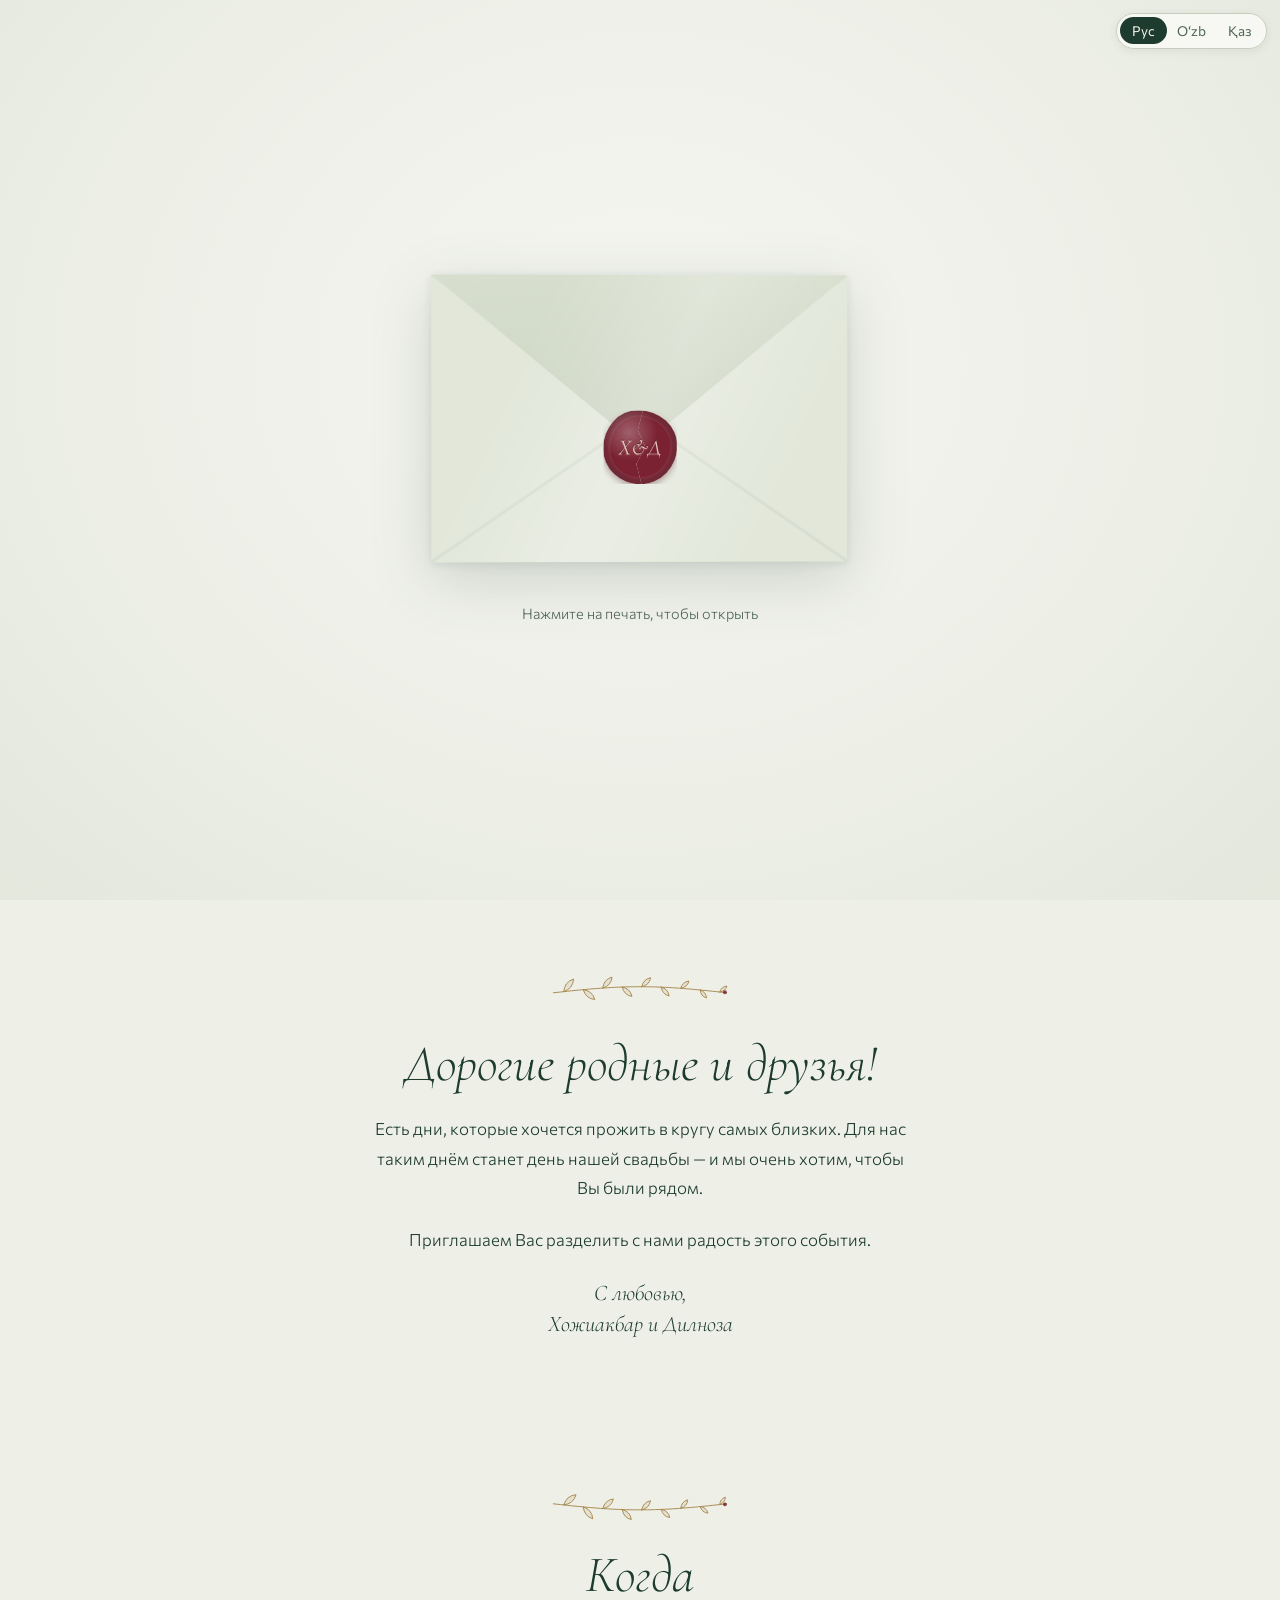
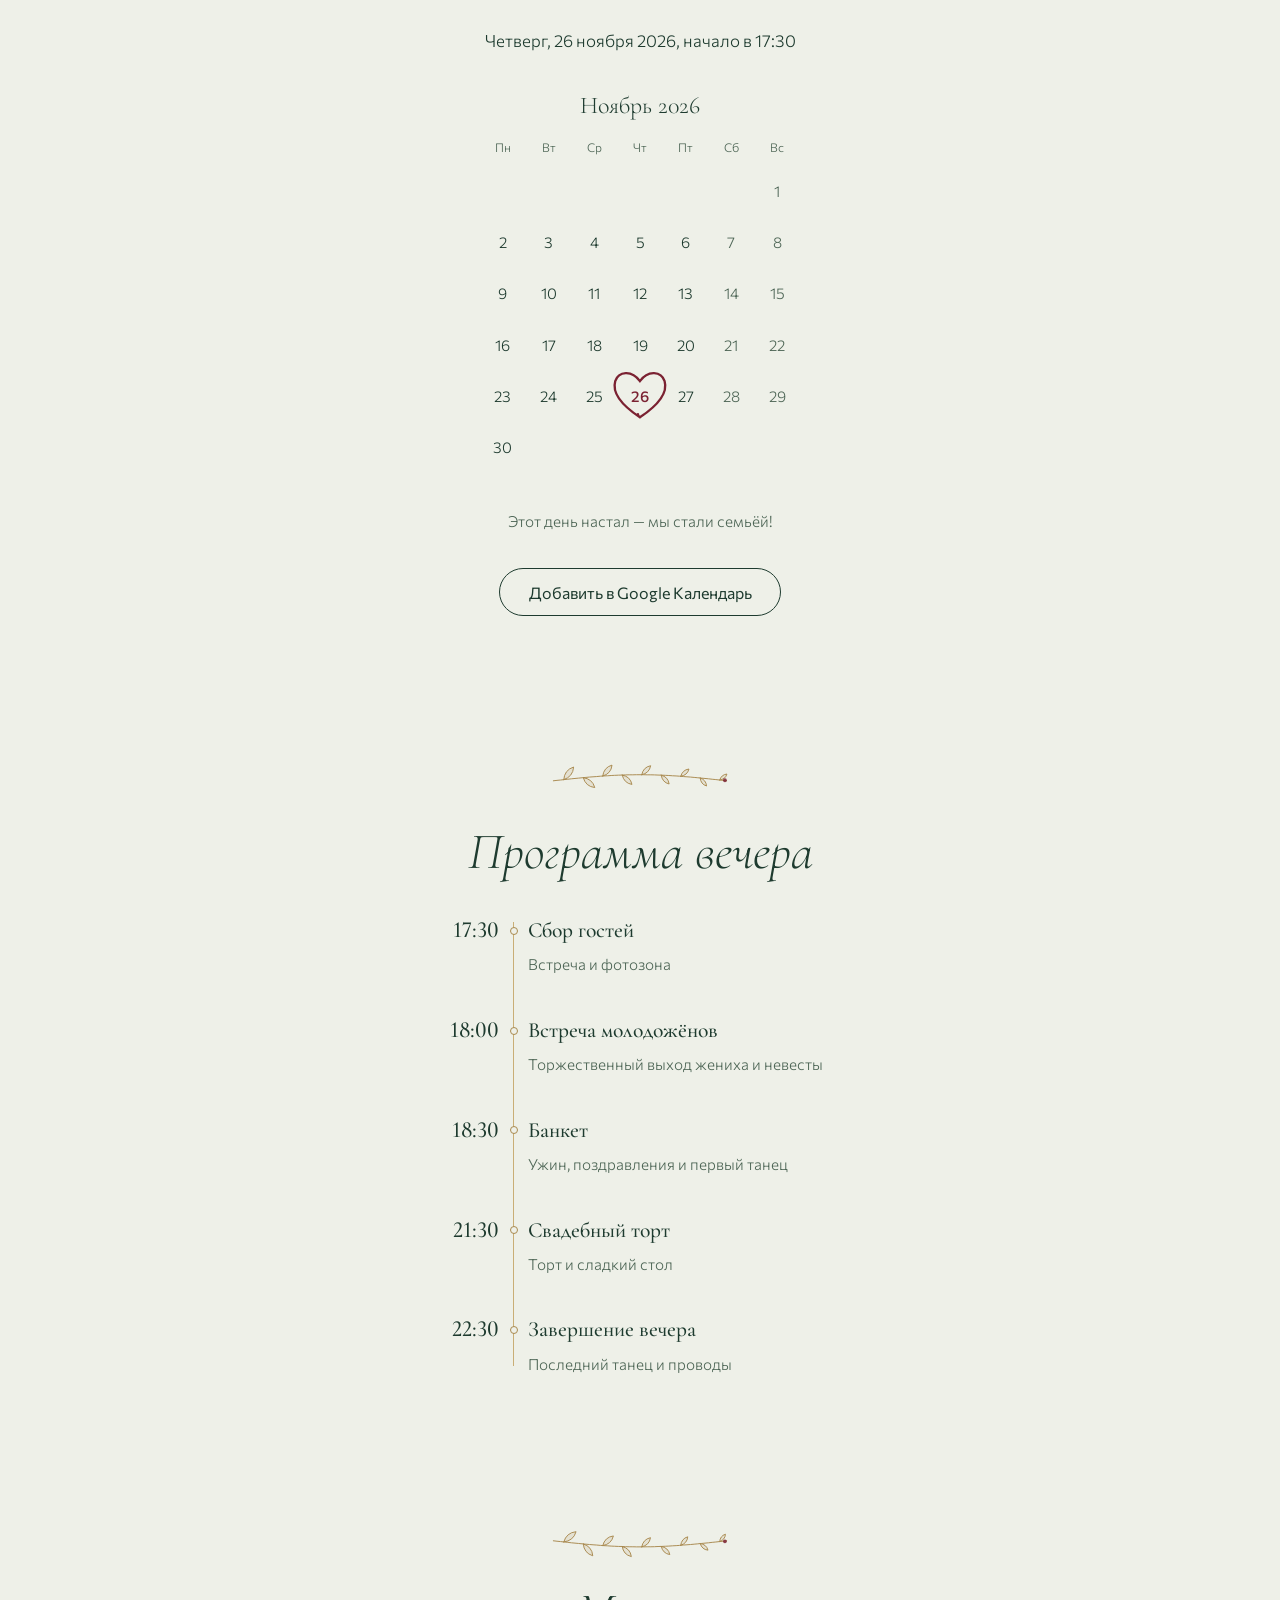
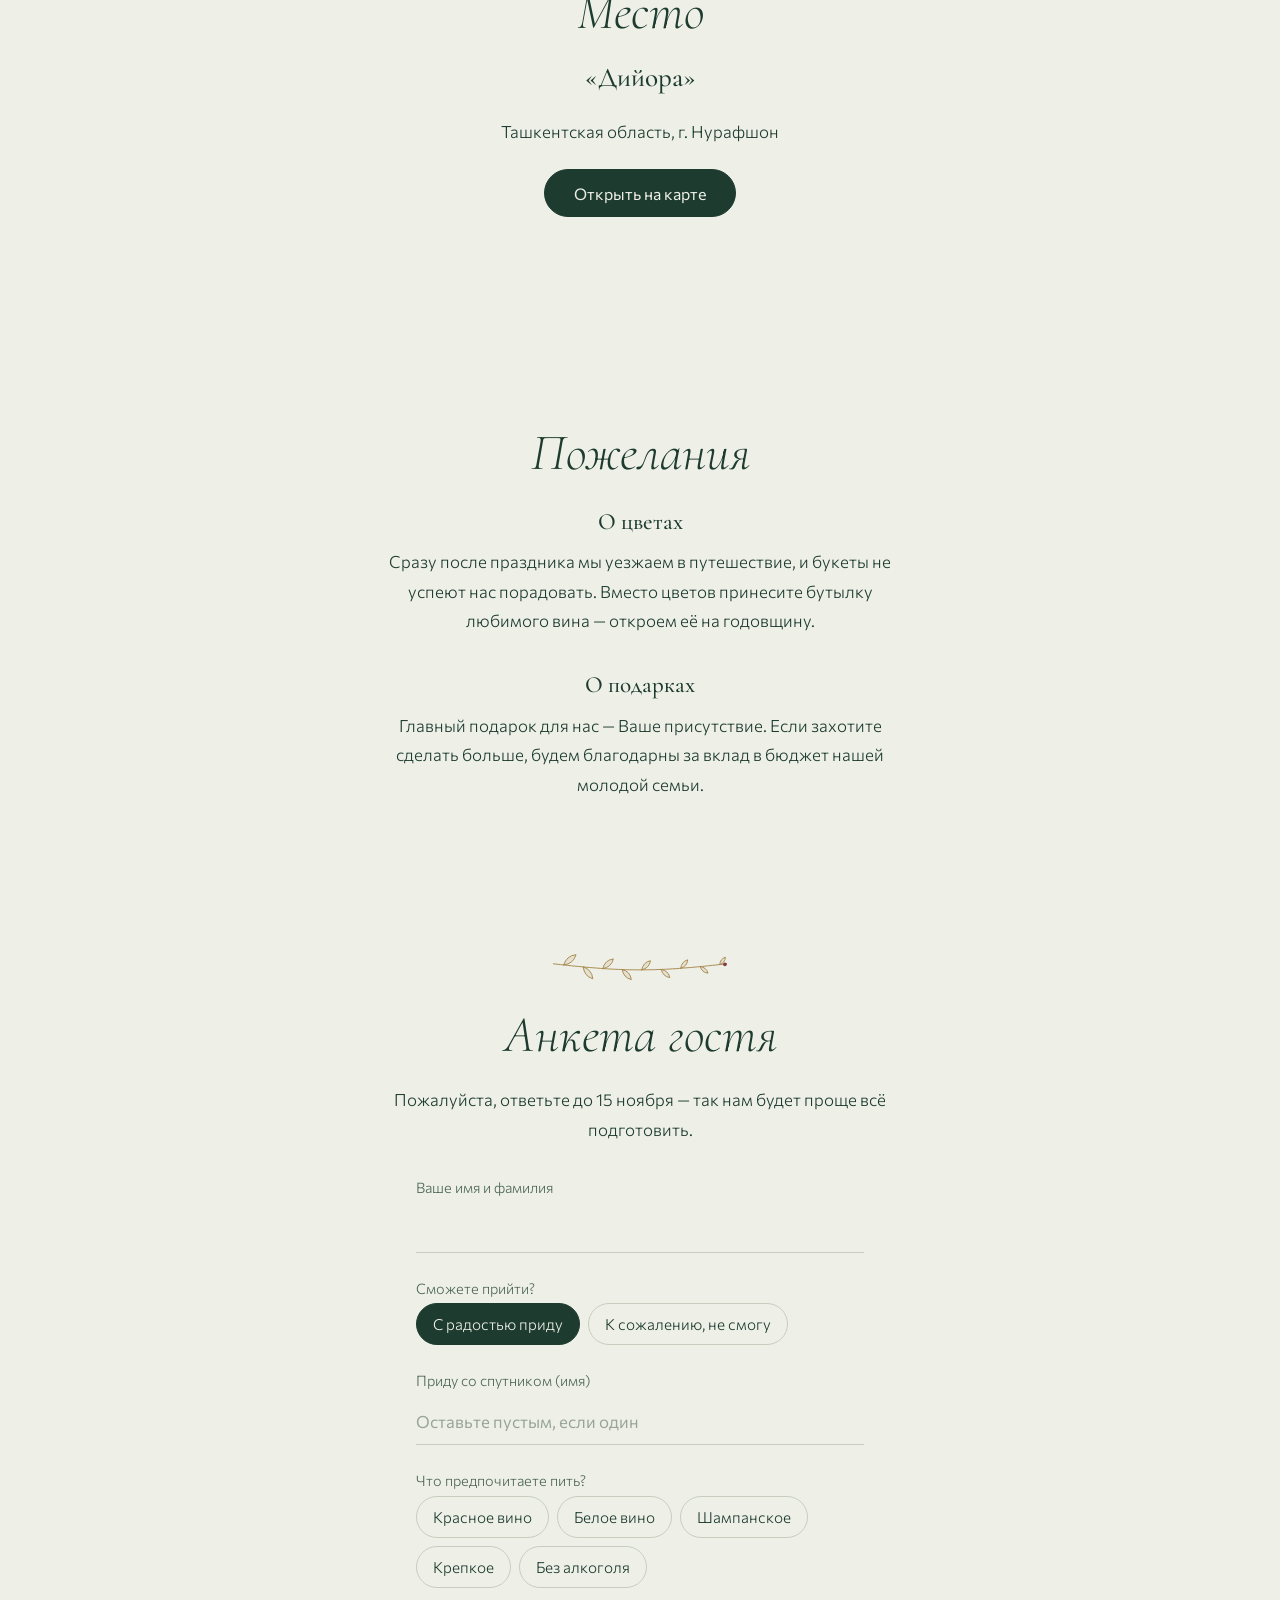
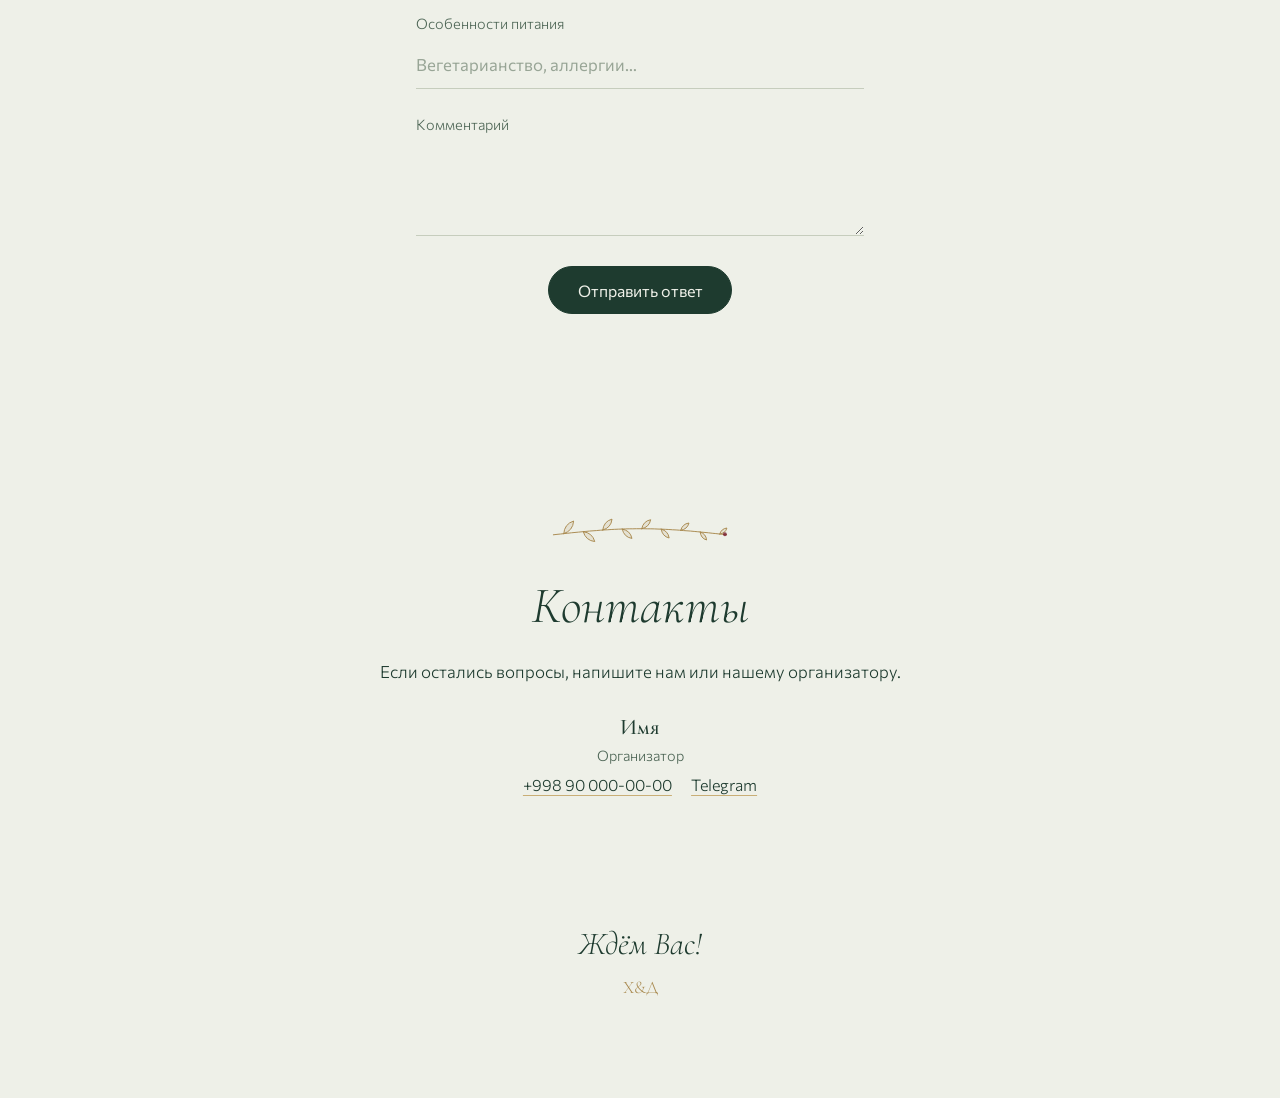
==== index.html @ 22fb1b88 "Свадебное приглашение Хожиакбара и Дилнозы Сайт на трёх языках (ru, uz, kk): конверт с печатью, музы" ====
<!doctype html>
<html lang="ru">
<head>
  <meta charset="utf-8">
  <meta name="viewport" content="width=device-width, initial-scale=1, viewport-fit=cover">
  <title>Хожиакбар и Дилноза — приглашение на свадьбу</title>
  <meta name="description" content="Хожиакбар и Дилноза приглашают Вас на свадьбу 26 ноября 2026">
  <meta name="theme-color" content="#EEF0E8">
  <meta property="og:title" content="Хожиакбар и Дилноза — приглашение на свадьбу">
  <meta property="og:description" content="26 ноября 2026, Нурафшон. Xojiakbar va Dilnoza — toʻyga taklifnoma">
  <link rel="preconnect" href="https://fonts.googleapis.com">
  <link rel="preconnect" href="https://fonts.gstatic.com" crossorigin>
  <link href="https://fonts.googleapis.com/css2?family=Cormorant+Garamond:ital,wght@0,300;0,400;0,500;0,600;1,300;1,400;1,500&family=Commissioner:wght@300;400;500&display=swap" rel="stylesheet">
  <link rel="stylesheet" href="css/style.css">
</head>
<body class="is-locked">

  <!-- Переключатель языка -->
  <nav class="lang" id="lang" data-i18n-aria="langSwitch"></nav>

  <!-- Конверт -->
  <div class="intro" id="intro">
    <div class="envelope" id="envelope">
      <div class="env-back"></div>
      <div class="env-letter">
        <p class="env-letter__small" data-i18n="envSmall"></p>
        <p class="env-letter__names"><span data-bind="groom"></span><br><span class="amp">&amp;</span><br><span data-bind="bride"></span></p>
      </div>
      <div class="env-front"></div>
      <div class="env-flap"></div>
      <div class="env-sheen"></div>
      <button class="seal" id="seal" type="button" data-i18n-aria="sealOpen">
        <span class="seal__half seal__half--l"><span class="seal__wax"></span><span class="seal__mono" data-bind="initials"></span></span>
        <span class="seal__half seal__half--r"><span class="seal__wax"></span><span class="seal__mono" data-bind="initials"></span></span>
      </button>
    </div>
    <p class="intro__hint" data-i18n="hint"></p>
  </div>

  <canvas class="petals" id="petals" aria-hidden="true"></canvas>
  <canvas class="sparks" id="sparks" aria-hidden="true"></canvas>

  <!-- Звук: динамик со звуковыми волнами или перечёркнутый -->
  <button class="music" id="music" type="button" aria-pressed="false" hidden>
    <svg class="music__icon" viewBox="0 0 24 24" aria-hidden="true">
      <path class="music__speaker" d="M4 9.5h3.2L12 5.5v13l-4.8-4H4z"/>
      <path class="music__wave music__wave--1" d="M15.2 9.2a4 4 0 0 1 0 5.6"/>
      <path class="music__wave music__wave--2" d="M17.8 6.6a7.6 7.6 0 0 1 0 10.8"/>
      <path class="music__mute" d="M15.5 9.5l5 5m0-5l-5 5"/>
    </svg>
  </button>

  <main>
    <!-- Имена -->
    <header class="hero" id="hero">
      <div class="hero__wreath ink" id="wreath" aria-hidden="true"></div>
      <div class="hero__text">
        <p class="hero__lead" data-i18n="heroLead"></p>
        <h1 class="hero__names">
          <span class="name name--1" data-bind="groom"></span>
          <span class="amp">&amp;</span>
          <span class="name name--2" data-bind="bride"></span>
        </h1>
        <p class="hero__date" data-bind="dateLong"></p>
        <p class="hero__city" data-bind="city"></p>
      </div>
      <a class="hero__scroll" href="#invite" data-i18n-aria="scrollMore"><span></span></a>
    </header>

    <!-- Обращение -->
    <section class="section" id="invite">
      <div class="sprig ink" aria-hidden="true"></div>
      <h2 class="section__title" id="greeting"></h2>
      <p class="prose reveal" data-i18n="invite1"></p>
      <p class="prose reveal" data-i18n="invite2"></p>
      <p class="signature reveal" data-i18n="signature"></p>
    </section>

    <!-- Когда -->
    <section class="section" id="when">
      <div class="sprig ink" aria-hidden="true"></div>
      <h2 class="section__title" data-i18n="whenTitle"></h2>
      <p class="prose reveal" data-i18n="whenLine"></p>

      <div class="calendar reveal" id="calendar">
        <p class="calendar__month" data-bind="monthYear"></p>
        <div class="calendar__grid" id="calendarGrid"></div>
      </div>

      <div class="countdown reveal" id="countdown">
        <p class="countdown__label" id="countdownLabel" data-i18n="countdownLabel"></p>
        <div class="countdown__row">
          <div class="countdown__cell"><span class="countdown__num" data-unit="d"></span><span class="countdown__unit" data-unit-label="d"></span></div>
          <div class="countdown__cell"><span class="countdown__num" data-unit="h"></span><span class="countdown__unit" data-unit-label="h"></span></div>
          <div class="countdown__cell"><span class="countdown__num" data-unit="m"></span><span class="countdown__unit" data-unit-label="m"></span></div>
          <div class="countdown__cell"><span class="countdown__num" data-unit="s"></span><span class="countdown__unit" data-unit-label="s"></span></div>
        </div>
      </div>

      <a class="btn btn--ghost reveal" id="addToCalendar" href="#" target="_blank" rel="noopener" data-i18n="addToCalendar"></a>
    </section>

    <!-- Программа -->
    <section class="section" id="schedule">
      <div class="sprig ink" aria-hidden="true"></div>
      <h2 class="section__title" data-i18n="scheduleTitle"></h2>
      <ol class="timeline" id="timeline"></ol>
    </section>

    <!-- Место -->
    <section class="section" id="place">
      <div class="sprig ink" aria-hidden="true"></div>
      <h2 class="section__title" data-i18n="placeTitle"></h2>
      <p class="venue__name reveal" data-bind="venue.name"></p>
      <p class="prose reveal" data-bind="venue.address"></p>
      <a class="btn reveal" id="mapLink" href="#" target="_blank" rel="noopener" data-i18n="openMap"></a>
    </section>

    <!-- Пожелания -->
    <section class="section" id="wishes">
      <div class="sprig ink" aria-hidden="true"></div>
      <h2 class="section__title" data-i18n="wishesTitle"></h2>
      <div class="wish reveal">
        <h3 class="wish__title" data-i18n="flowersTitle"></h3>
        <p class="prose" data-i18n="flowersText"></p>
      </div>
      <div class="wish reveal">
        <h3 class="wish__title" data-i18n="giftsTitle"></h3>
        <p class="prose" data-i18n="giftsText"></p>
      </div>
    </section>

    <!-- Анкета -->
    <section class="section" id="rsvp">
      <div class="sprig ink" aria-hidden="true"></div>
      <h2 class="section__title" data-i18n="rsvpTitle"></h2>
      <p class="prose reveal" data-i18n="rsvpIntro"></p>

      <div class="rsvp-stage reveal" id="rsvpStage">
        <!-- value у вариантов всегда на русском: так ответы в таблице читаются одинаково на любом языке -->
        <form class="form" id="rsvpForm" novalidate>
          <label class="field">
            <span class="field__label" data-i18n="fieldName"></span>
            <input class="field__input" type="text" name="name" autocomplete="name" required>
            <span class="field__error" id="nameError" data-i18n="nameError" hidden></span>
          </label>

          <fieldset class="field">
            <legend class="field__label" data-i18n="fieldAttend"></legend>
            <div class="choice-row">
              <label class="choice"><input type="radio" name="attend" value="Приду" checked><span data-i18n="attendYes"></span></label>
              <label class="choice"><input type="radio" name="attend" value="Не смогу"><span data-i18n="attendNo"></span></label>
            </div>
          </fieldset>

          <div class="form__extra" id="formExtra">
            <label class="field">
              <span class="field__label" data-i18n="fieldGuest"></span>
              <input class="field__input" type="text" name="guest" data-i18n-placeholder="guestPlaceholder">
            </label>

            <fieldset class="field">
              <legend class="field__label" data-i18n="fieldDrinks"></legend>
              <div class="choice-grid">
                <label class="choice"><input type="checkbox" name="drinks" value="Красное вино"><span data-i18n="drinkRed"></span></label>
                <label class="choice"><input type="checkbox" name="drinks" value="Белое вино"><span data-i18n="drinkWhite"></span></label>
                <label class="choice"><input type="checkbox" name="drinks" value="Шампанское"><span data-i18n="drinkChampagne"></span></label>
                <label class="choice"><input type="checkbox" name="drinks" value="Крепкое"><span data-i18n="drinkStrong"></span></label>
                <label class="choice"><input type="checkbox" name="drinks" value="Без алкоголя"><span data-i18n="drinkNone"></span></label>
              </div>
            </fieldset>

            <label class="field">
              <span class="field__label" data-i18n="fieldFood"></span>
              <input class="field__input" type="text" name="food" data-i18n-placeholder="foodPlaceholder">
            </label>
          </div>

          <label class="field">
            <span class="field__label" data-i18n="fieldComment"></span>
            <textarea class="field__input" name="comment" rows="3"></textarea>
          </label>

          <button class="btn" type="submit" id="rsvpSubmit" data-i18n="submit"></button>
          <p class="form__status" id="rsvpStatus" role="status"></p>
        </form>

        <div class="mail" id="mail" aria-hidden="true" hidden>
          <div class="mail__back"></div>
          <div class="mail__front"></div>
          <div class="mail__flap"></div>
          <span class="mail__seal"></span>
        </div>

        <div class="thanks" id="thanks" role="status" hidden>
          <p class="thanks__text" id="thanksText"></p>
          <p class="thanks__note" id="thanksNote"></p>
        </div>
      </div>
    </section>

    <!-- Контакты -->
    <section class="section" id="contacts">
      <div class="sprig ink" aria-hidden="true"></div>
      <h2 class="section__title" data-i18n="contactsTitle"></h2>
      <p class="prose reveal" data-i18n="contactsText"></p>
      <ul class="contacts reveal" id="contactList"></ul>
    </section>

    <footer class="footer">
      <p class="footer__text" data-i18n="footer"></p>
      <p class="footer__mono" data-bind="initials"></p>
    </footer>
  </main>

  <script src="js/config.js"></script>
  <script src="js/i18n.js"></script>
  <script src="js/main.js"></script>
</body>
</html>
---- css/style.css ----
:root {
  --paper: #EEF0E8;
  --paper-deep: #E3E7DC;
  --ink: #1E3B2F;
  --ink-soft: #4E6656;
  --gold: #A8894E;
  --gold-light: #C9AE76;
  --wax: #7B2232;
  --wax-dark: #561421;
  --rose: #D9B2AA;
  --line: #C6CDBD;

  --serif: "Cormorant Garamond", "Times New Roman", serif;
  --sans: "Commissioner", system-ui, sans-serif;

  --measure: 34rem;
  --ease-out: cubic-bezier(.22, .8, .24, 1);
}

/* регистрируем цвета текста, чтобы при смене дня и вечера они перетекали плавно */
@property --ink { syntax: "<color>"; inherits: true; initial-value: #1E3B2F; }
@property --ink-soft { syntax: "<color>"; inherits: true; initial-value: #4E6656; }

:root { transition: --ink .6s ease, --ink-soft .6s ease; }

*, *::before, *::after { box-sizing: border-box; }

html { scroll-behavior: smooth; -webkit-text-size-adjust: 100%; }

body {
  margin: 0;
  background: var(--paper);
  color: var(--ink);
  font-family: var(--sans);
  font-weight: 300;
  font-size: 1rem;
  line-height: 1.6;
  -webkit-font-smoothing: antialiased;
  overflow-x: hidden;
}

/* лёгкая фактура бумаги */
body::before {
  content: "";
  position: fixed;
  inset: 0;
  pointer-events: none;
  z-index: 0;
  opacity: .5;
  background-image: url("data:image/svg+xml,%3Csvg xmlns='http://www.w3.org/2000/svg' width='160' height='160'%3E%3Cfilter id='n'%3E%3CfeTurbulence type='fractalNoise' baseFrequency='.9' numOctaves='2' stitchTiles='stitch'/%3E%3CfeColorMatrix values='0 0 0 0 0.12 0 0 0 0 0.23 0 0 0 0 0.18 0 0 0 .05 0'/%3E%3C/filter%3E%3Crect width='100%25' height='100%25' filter='url(%23n)'/%3E%3C/svg%3E");
}

body.is-locked { overflow: hidden; height: 100vh; height: 100dvh; }

main { position: relative; z-index: 1; }

h1, h2, h3, p { margin: 0; }

a { color: inherit; }

:focus-visible { outline: 2px solid var(--gold); outline-offset: 3px; }

.amp {
  font-family: var(--serif);
  font-style: italic;
  font-weight: 300;
  color: var(--gold);
}

/* ---------- Конверт ---------- */

.intro {
  position: fixed;
  inset: 0;
  z-index: 50;
  display: grid;
  place-content: center;
  justify-items: center;
  gap: 2.5rem;
  padding: 1rem;
  background: radial-gradient(ellipse at 50% 40%, #F4F5EF 0%, var(--paper) 55%, var(--paper-deep) 100%);
  transition: opacity .5s ease, visibility 0s linear .5s, background-color .6s ease;
}

.intro.is-gone { opacity: 0; visibility: hidden; pointer-events: none; }

.envelope {
  --w: min(86vw, 26rem);
  position: relative;
  width: var(--w);
  aspect-ratio: 1.45;
  perspective: 1400px;
  filter: drop-shadow(0 18px 30px rgba(30, 59, 47, .16)) drop-shadow(0 2px 4px rgba(30, 59, 47, .1));
  transform: translateY(var(--lift, 0%)) perspective(1000px) rotateX(var(--rx, 0deg)) rotateY(var(--ry, 0deg));
  transition: transform .15s ease-out;
}

.env-back,
.env-front,
.env-flap {
  position: absolute;
  inset: 0;
}

.env-back {
  background: #CFD7C6;
  border-radius: 4px;
}

.env-letter {
  position: absolute;
  left: 5%;
  right: 5%;
  top: 6%;
  bottom: 6%;
  z-index: 2;
  display: grid;
  place-content: center;
  text-align: center;
  gap: .6rem;
  background: var(--paper);
  border: 1px solid var(--line);
  border-radius: 2px;
  transition: transform 1.1s var(--ease-out) .75s;
}

.env-letter > * { transition: opacity .35s ease; }

.env-letter__small {
  font-size: .8rem;
  letter-spacing: .08em;
  color: var(--ink-soft);
}

.env-letter__names {
  font-family: var(--serif);
  font-size: clamp(1.4rem, 5.5vw, 1.9rem);
  line-height: 1.05;
}

.env-front {
  z-index: 3;
  border-radius: 4px;
  background:
    linear-gradient(to top right, transparent 49.6%, rgba(30, 59, 47, .07) 50%, transparent 50.6%),
    linear-gradient(to top left, transparent 49.6%, rgba(30, 59, 47, .07) 50%, transparent 50.6%),
    #E2E7DA;
  clip-path: polygon(0 0, 50% 54%, 100% 0, 100% 100%, 0 100%);
}

.env-flap {
  z-index: 4;
  bottom: auto;
  height: 60%;
  transform-origin: top center;
  background: linear-gradient(180deg, #D7DECD 0%, #CCD4C2 100%);
  clip-path: polygon(0 0, 100% 0, 50% 100%);
  transition: transform .8s cubic-bezier(.5, 0, .3, 1) .25s, z-index 0s linear .65s;
}

/* блик, который скользит по конверту при наклоне */
.env-sheen {
  position: absolute;
  inset: 0;
  z-index: 4;
  border-radius: 4px;
  pointer-events: none;
  background: linear-gradient(115deg, transparent 35%, rgba(255, 255, 255, .55) 48%, transparent 62%);
  background-size: 260% 100%;
  background-position: var(--sx, 50%) 0;
  mix-blend-mode: soft-light;
  transition: opacity .4s ease;
}

.seal {
  position: absolute;
  left: 50%;
  top: 60%;
  z-index: 5;
  width: 4.6rem;
  height: 4.6rem;
  padding: 0;
  border: 0;
  border-radius: 50%;
  background: none;
  cursor: pointer;
  transform: translate(-50%, -50%);
  transition: transform .45s var(--ease-out), opacity .4s ease;
  animation: seal-pulse 2.6s ease-in-out infinite;
}

.seal__half {
  position: absolute;
  inset: 0;
  transition: transform .8s cubic-bezier(.25, .7, .3, 1) .12s, opacity .5s ease .4s;
}

.seal__half--l { clip-path: polygon(0 0, 54% 0, 47% 27%, 57% 49%, 45% 73%, 52% 100%, 0 100%); }
.seal__half--r { clip-path: polygon(54% 0, 100% 0, 100% 100%, 52% 100%, 45% 73%, 57% 49%, 47% 27%); }

.seal__wax {
  position: absolute;
  inset: 0;
  border-radius: 47% 53% 50% 50% / 52% 48% 52% 48%;
  background:
    radial-gradient(circle at 35% 30%, rgba(255, 255, 255, .28), transparent 40%),
    radial-gradient(circle at 50% 50%, var(--wax) 55%, var(--wax-dark) 100%);
  box-shadow:
    inset 0 0 0 5px rgba(0, 0, 0, .08),
    inset 0 0 0 7px rgba(255, 255, 255, .06),
    0 3px 6px rgba(86, 20, 33, .35);
}

.seal__mono {
  position: relative;
  display: grid;
  place-items: center;
  height: 100%;
  font-family: var(--serif);
  font-style: italic;
  font-size: 1.35rem;
  color: #E8C9B9;
  text-shadow: 0 -1px 0 rgba(0, 0, 0, .35), 0 1px 0 rgba(255, 255, 255, .15);
}

.seal:hover { transform: translate(-50%, -50%) scale(1.06); }

@keyframes seal-pulse {
  0%, 100% { filter: drop-shadow(0 0 0 rgba(123, 34, 50, 0)); }
  50% { filter: drop-shadow(0 0 10px rgba(123, 34, 50, .45)); }
}

.intro__hint {
  font-size: .9rem;
  color: var(--ink-soft);
  transition: opacity .3s ease;
}

@keyframes seal-crack {
  0%, 100% { transform: translate(-50%, -50%); }
  30% { transform: translate(-50%, -50%) scale(.94) rotate(-3deg); }
  60% { transform: translate(-50%, -50%) scale(1.03) rotate(2deg); }
}

/* открытие: печать трескается, клапан поднимается, письмо выезжает */
.intro.is-opening .seal { animation: seal-crack .2s ease-out; pointer-events: none; }
.intro.is-opening .seal__half--l { transform: translate(-3.2rem, 2.4rem) rotate(-40deg); opacity: 0; }
.intro.is-opening .seal__half--r { transform: translate(3.4rem, 2.8rem) rotate(34deg); opacity: 0; }
.intro.is-opening .intro__hint,
.intro.is-opening .env-sheen { opacity: 0; }
.intro.is-opening .env-flap { transform: rotateX(180deg); z-index: 1; }
.intro.is-opening .env-letter { transform: translateY(-48%); }
.intro.is-opening .envelope { --lift: 14%; transition: transform 1s var(--ease-out); }

/* письмо разворачивается на весь экран и становится страницей */
.intro.is-unfolding { background: transparent; }
.intro.is-unfolding .envelope { filter: none; }
.intro.is-unfolding .env-letter {
  border-color: transparent;
  transition: transform 1.1s cubic-bezier(.7, 0, .2, 1), border-color .6s ease;
}
.intro.is-unfolding .env-letter > * { opacity: 0; }
.intro.is-unfolding .env-back,
.intro.is-unfolding .env-front { transform: translateY(110vh) rotate(5deg); transition: transform .9s cubic-bezier(.6, 0, .8, .4); }
.intro.is-unfolding .env-flap { transform: translateY(110vh) rotate(5deg) rotateX(180deg); transition: transform .9s cubic-bezier(.6, 0, .8, .4); }

/* ---------- Лепестки и музыка ---------- */

.petals {
  position: fixed;
  inset: 0;
  z-index: 2;
  width: 100%;
  height: 100%;
  pointer-events: none;
}

.sparks {
  position: fixed;
  inset: 0;
  z-index: 3;
  width: 100%;
  height: 100%;
  pointer-events: none;
}

.music {
  position: fixed;
  right: max(1rem, env(safe-area-inset-right));
  bottom: max(1rem, env(safe-area-inset-bottom));
  z-index: 40;
  display: grid;
  place-items: center;
  width: 3.2rem;
  height: 3.2rem;
  border: 1px solid var(--gold-light);
  border-radius: 50%;
  background: rgba(250, 251, 247, .88);
  backdrop-filter: blur(6px);
  cursor: pointer;
  box-shadow: 0 4px 14px rgba(30, 59, 47, .12);
}

.music[hidden] { display: none; }

.music__icon {
  width: 1.45rem;
  height: 1.45rem;
  fill: none;
  stroke: #7A6235;
  stroke-width: 1.6;
  stroke-linecap: round;
  stroke-linejoin: round;
}

.music__speaker { fill: rgba(168, 137, 78, .25); }

/* звук включён: волны мягко пульсируют; выключен: динамик перечёркнут */
.music__wave,
.music__mute { transition: opacity .25s ease; }

.music__wave { opacity: 0; }
.music.is-playing .music__wave { opacity: 1; animation: wave 1.6s ease-in-out infinite; }
.music.is-playing .music__wave--2 { animation-delay: .3s; }
.music.is-playing .music__mute { opacity: 0; }

@keyframes wave {
  0%, 100% { opacity: 1; }
  50% { opacity: .35; }
}

/* ---------- Переключатель языка ---------- */

.lang {
  position: fixed;
  top: max(.8rem, env(safe-area-inset-top));
  right: max(.8rem, env(safe-area-inset-right));
  z-index: 60;
  display: flex;
  padding: .2rem;
  border: 1px solid var(--line);
  border-radius: 999px;
  background: rgba(250, 251, 247, .82);
  backdrop-filter: blur(6px);
  box-shadow: 0 2px 10px rgba(30, 59, 47, .08);
}

.lang__btn {
  min-width: 2.9rem;
  padding: .35rem .65rem;
  border: 0;
  border-radius: 999px;
  background: transparent;
  color: #4E6656;
  font: 400 .85rem/1.2 var(--sans);
  cursor: pointer;
  transition: background-color .2s ease, color .2s ease;
}

.lang__btn[aria-pressed="true"] {
  background: #1E3B2F;
  color: #F4F5EF;
}

/* ---------- Золотые чернила ---------- */

.ink svg { display: block; width: 100%; height: auto; overflow: visible; }

.ink .stem,
.ink .leaf {
  fill: none;
  stroke: var(--gold);
  stroke-width: 1.1;
  stroke-linecap: round;
  stroke-linejoin: round;
  stroke-dasharray: 1;
  stroke-dashoffset: 1;
}

.ink .leaf { fill: var(--gold); fill-opacity: 0; }

.ink .berry {
  fill: var(--wax);
  opacity: 0;
  transform: scale(0);
  transform-box: fill-box;
  transform-origin: center;
}

.ink.is-drawn .stem,
.ink.is-drawn .leaf {
  stroke-dashoffset: 0;
  transition:
    stroke-dashoffset var(--dur, .7s) ease-in-out var(--delay, 0s),
    fill-opacity 1.2s ease calc(var(--delay, 0s) + .5s);
}

.ink.is-drawn .leaf { fill-opacity: .14; }

.ink.is-drawn .berry {
  opacity: .85;
  transform: scale(1);
  transition: transform .5s var(--ease-out) var(--delay, 0s), opacity .5s ease var(--delay, 0s);
}

/* ---------- Первый экран ---------- */

.hero {
  position: relative;
  display: grid;
  place-items: center;
  min-height: 100vh;
  min-height: 100svh;
  padding: 3rem 1rem 5rem;
  text-align: center;
}

.hero__wreath {
  position: absolute;
  top: 50%;
  left: 50%;
  width: min(96vw, 40rem);
  transform: translate(-50%, -47%);
}

.hero__text {
  position: relative;
  display: grid;
  justify-items: center;
  gap: 1rem;
}

.hero__lead {
  margin-bottom: 1.6rem;
  font-size: .95rem;
  letter-spacing: .06em;
  color: var(--ink-soft);
}

.hero__names {
  display: grid;
  font-family: var(--serif);
  font-weight: 300;
  font-size: clamp(3rem, 13vw, 5.6rem);
  line-height: .95;
  letter-spacing: -.01em;
}

.hero__names .amp { font-size: .7em; line-height: 1.1; }

.hero__date {
  font-family: var(--serif);
  font-size: clamp(1.3rem, 4.5vw, 1.7rem);
  font-weight: 500;
  margin-top: .5rem;
}

.hero__city { font-size: .95rem; color: var(--ink-soft); }

.hero__text > * {
  opacity: 0;
  transform: translateY(10px);
  transition: opacity 1.1s ease, transform 1.1s var(--ease-out);
}

.hero.is-in .hero__text > * { opacity: 1; transform: none; }
.hero.is-in .hero__text > :nth-child(1) { transition-delay: .1s; }
.hero.is-in .hero__text > :nth-child(3) { transition-delay: 3.3s; }
.hero.is-in .hero__text > :nth-child(4) { transition-delay: 3.5s; }

/* имена выводятся пером слева направо */
.hero__text > .hero__names { opacity: 1; transform: none; }

.hero__names .name {
  padding: .1em .14em .24em;
  margin: -.1em -.14em -.24em;
  -webkit-mask-image: linear-gradient(90deg, #000 44%, transparent 56%);
  mask-image: linear-gradient(90deg, #000 44%, transparent 56%);
  -webkit-mask-size: 230% 100%;
  mask-size: 230% 100%;
  -webkit-mask-repeat: no-repeat;
  mask-repeat: no-repeat;
  -webkit-mask-position: 100% 0;
  mask-position: 100% 0;
}

.hero__names .amp {
  opacity: 0;
  transform: scale(.6) rotate(-12deg);
}

.hero.is-in .name--1 { animation: write 1.5s cubic-bezier(.45, .05, .4, 1) .3s both; }
.hero.is-in .amp { animation: amp-in .9s var(--ease-out) 1.6s both; }
.hero.is-in .name--2 { animation: write 1.3s cubic-bezier(.45, .05, .4, 1) 2s both; }

@keyframes write {
  from { -webkit-mask-position: 100% 0; mask-position: 100% 0; }
  to { -webkit-mask-position: 0 0; mask-position: 0 0; }
}

@keyframes amp-in {
  to { opacity: 1; transform: none; }
}

.hero__scroll {
  position: absolute;
  bottom: 1.8rem;
  left: 50%;
  width: 1px;
  height: 3rem;
  overflow: hidden;
  transform: translateX(-50%);
}

.hero__scroll::after {
  content: "";
  position: absolute;
  inset: -.75rem;
}

.hero__scroll span {
  position: absolute;
  inset: 0;
  background: var(--gold);
  animation: scroll-line 2.4s ease-in-out infinite;
}

@keyframes scroll-line {
  0% { transform: translateY(-100%); }
  60%, 100% { transform: translateY(100%); }
}

/* ---------- Разделы ---------- */

.section {
  display: grid;
  justify-items: center;
  gap: 1.4rem;
  max-width: calc(var(--measure) + 2rem);
  margin: 0 auto;
  padding: 4.5rem 1rem;
  text-align: center;
}

.sprig { width: 13rem; margin-bottom: .2rem; }

.section__title {
  font-family: var(--serif);
  font-weight: 300;
  font-style: italic;
  font-size: clamp(2.3rem, 9vw, 3.2rem);
  line-height: 1.1;
}

.prose {
  max-width: var(--measure);
  font-size: 1.05rem;
  line-height: 1.75;
}

.signature {
  white-space: pre-line;
  font-family: var(--serif);
  font-style: italic;
  font-size: 1.4rem;
  line-height: 1.4;
}

.reveal {
  opacity: 0;
  transition: opacity 1.2s ease;
}

.reveal.is-visible { opacity: 1; }

/* ---------- Кнопки ---------- */

.btn {
  display: inline-flex;
  align-items: center;
  justify-content: center;
  min-height: 3rem;
  padding: .75rem 1.8rem;
  border: 1px solid var(--ink);
  border-radius: 999px;
  background: var(--ink);
  color: var(--paper);
  font: 400 1rem/1.2 var(--sans);
  text-decoration: none;
  cursor: pointer;
  transition: background-color .25s ease, color .25s ease;
}

.btn:hover { opacity: .88; }

.btn--ghost { background: transparent; color: var(--ink); }
.btn--ghost:hover { background: var(--ink); color: var(--paper); opacity: 1; }

.btn[disabled] { opacity: .6; cursor: progress; }

/* ---------- Календарь ---------- */

.calendar {
  width: min(100%, 20rem);
  margin-top: .6rem;
}

.calendar__month {
  font-family: var(--serif);
  font-size: 1.5rem;
  margin-bottom: .8rem;
}

.calendar__month::first-letter { text-transform: uppercase; }

.calendar__grid {
  display: grid;
  grid-template-columns: repeat(7, 1fr);
  row-gap: .35rem;
  font-size: .95rem;
}

.calendar__dow {
  font-size: .75rem;
  color: var(--ink-soft);
  padding-bottom: .3rem;
}

.calendar__day {
  position: relative;
  display: grid;
  place-items: center;
  aspect-ratio: 1;
}

.calendar__day.is-weekend { color: var(--ink-soft); }

.calendar__day.is-wedding {
  font-weight: 500;
  color: var(--wax);
}

.calendar__heart {
  position: absolute;
  inset: -22%;
  width: 144%;
  height: 144%;
  overflow: visible;
}

.calendar__heart path {
  fill: none;
  stroke: var(--wax);
  stroke-width: 1.4;
  stroke-linecap: round;
  stroke-dasharray: 1;
  stroke-dashoffset: 1;
  transition: stroke-dashoffset 1.6s ease-in-out .5s;
}

.calendar.is-visible .calendar__heart path { stroke-dashoffset: 0; }

/* ---------- Отсчёт ---------- */

.countdown { margin-top: 1rem; }

.countdown__label {
  font-size: .95rem;
  color: var(--ink-soft);
  margin-bottom: .8rem;
}

.countdown__row {
  display: grid;
  grid-template-columns: repeat(4, minmax(3.6rem, 1fr));
  gap: .4rem;
}

.countdown__cell {
  display: grid;
  gap: .1rem;
  padding: .2rem .4rem;
}

.countdown__cell + .countdown__cell { border-left: 1px solid var(--line); }

.countdown__num {
  font-family: var(--serif);
  font-size: clamp(2rem, 8vw, 2.8rem);
  font-weight: 400;
  line-height: 1;
  font-variant-numeric: lining-nums tabular-nums;
  display: flex;
  justify-content: center;
}

/* цифры отсчёта прокручиваются, как в механических часах */
.digit {
  position: relative;
  display: inline-block;
  height: 1.1em;
  line-height: 1.1;
  overflow: hidden;
}

.digit__v { display: block; }
.digit__v.is-in { animation: roll-in .5s cubic-bezier(.3, .7, .3, 1) both; }
.digit__v.is-out { position: absolute; inset: 0; animation: roll-out .5s cubic-bezier(.3, .7, .3, 1) both; }

@keyframes roll-in {
  from { transform: translateY(80%); opacity: 0; }
  to { transform: none; opacity: 1; }
}

@keyframes roll-out {
  to { transform: translateY(-80%); opacity: 0; }
}

.countdown__unit { font-size: .8rem; color: var(--ink-soft); }

.countdown.is-done .countdown__row { display: none; }

/* ---------- Программа ---------- */

.timeline {
  position: relative;
  display: grid;
  gap: 2.2rem;
  width: min(100%, 26rem);
  margin: .6rem 0 0;
  padding: 0;
  list-style: none;
  text-align: left;
}

.timeline::before {
  content: "";
  position: absolute;
  left: calc(4.2rem + .9rem - .5px);
  top: .6rem;
  bottom: .6rem;
  width: 1px;
  background: var(--gold-light);
  transform: scaleY(0);
  transform-origin: top;
  transition: transform 2.4s ease-in-out;
}

.timeline.is-visible::before { transform: scaleY(1); }

.timeline__item {
  display: grid;
  grid-template-columns: 4.2rem 1fr;
  column-gap: 1.8rem;
  align-items: baseline;
  opacity: 0;
  transition: opacity .9s ease var(--delay, 0s);
}

.timeline.is-visible .timeline__item { opacity: 1; }

.timeline__time {
  position: relative;
  font-family: var(--serif);
  font-size: 1.45rem;
  font-weight: 500;
  text-align: right;
  font-variant-numeric: lining-nums;
}

.timeline__time::after {
  content: "";
  position: absolute;
  right: calc(-.9rem - 4px);
  top: 50%;
  width: 8px;
  height: 8px;
  border-radius: 50%;
  background: var(--paper);
  border: 1px solid var(--gold);
  transform: translateY(-50%);
}

.timeline__title {
  font-family: var(--serif);
  font-size: 1.35rem;
  font-weight: 500;
  line-height: 1.2;
}

.timeline__text {
  grid-column: 2;
  font-size: .95rem;
  color: var(--ink-soft);
  margin-top: .2rem;
}

/* ---------- Место, дресс-код, пожелания ---------- */

.venue__name {
  font-family: var(--serif);
  font-size: 1.7rem;
  font-weight: 500;
  line-height: 1.2;
}

.swatches {
  display: flex;
  justify-content: center;
  margin: .4rem 0 0;
  padding: 0;
  list-style: none;
}

.swatches li {
  width: 3.4rem;
  height: 3.4rem;
  border-radius: 50%;
  border: 3px solid var(--paper);
  margin-left: -.7rem;
  box-shadow: 0 2px 6px rgba(30, 59, 47, .12);
}

.swatches li:first-child { margin-left: 0; }

.wish {
  display: grid;
  gap: .4rem;
  max-width: var(--measure);
}

.wish + .wish { margin-top: .6rem; }

.wish__title {
  font-family: var(--serif);
  font-size: 1.45rem;
  font-weight: 500;
}

/* ---------- Анкета ---------- */

.form {
  display: grid;
  gap: 1.5rem;
  width: 100%;
  max-width: 28rem;
  margin-top: .6rem;
  text-align: left;
}

.form__extra {
  display: grid;
  gap: 1.5rem;
}

.form__extra[hidden] { display: none; }

.field {
  display: grid;
  gap: .4rem;
  margin: 0;
  padding: 0;
  border: 0;
  min-width: 0;
}

.field__label {
  padding: 0;
  font-size: .9rem;
  color: var(--ink-soft);
}

.field__input {
  width: 100%;
  padding: .7rem 0;
  border: 0;
  border-bottom: 1px solid var(--line);
  border-radius: 0;
  background: transparent;
  color: var(--ink);
  font: 400 1.05rem/1.4 var(--sans);
  transition: border-color .2s ease;
}

.field__input:focus { outline: none; border-bottom-color: var(--gold); }
.field__input::placeholder { color: #98A596; }

textarea.field__input { resize: vertical; }

.field__error { font-size: .85rem; color: var(--wax); }

.choice-row,
.choice-grid {
  display: flex;
  flex-wrap: wrap;
  gap: .5rem;
  margin-top: .2rem;
}

.choice { position: relative; cursor: pointer; }

.choice input {
  position: absolute;
  opacity: 0;
  pointer-events: none;
}

.choice span {
  display: inline-block;
  padding: .5rem 1rem;
  border: 1px solid var(--line);
  border-radius: 999px;
  font-size: .95rem;
  transition: background-color .2s ease, border-color .2s ease, color .2s ease;
}

.choice input:checked + span {
  border-color: var(--ink);
  background: var(--ink);
  color: var(--paper);
}

.choice input:focus-visible + span { outline: 2px solid var(--gold); outline-offset: 2px; }

.form .btn { justify-self: center; margin-top: .4rem; }

.form__status {
  min-height: 1.6em;
  text-align: center;
  font-family: var(--serif);
  font-size: 1.25rem;
  font-style: italic;
}

/* отправка: анкета складывается в конверт, он запечатывается и улетает */
.rsvp-stage {
  position: relative;
  display: grid;
  justify-items: center;
  width: 100%;
  max-width: 28rem;
  transition: height .7s var(--ease-out), opacity 1.2s ease;
}

.form[hidden] { display: none; }

.form.is-folding {
  opacity: 0;
  transform: scale(.6, .06);
  transform-origin: 50% 92%;
  transition: transform .55s cubic-bezier(.6, 0, .4, 1), opacity .4s ease .15s;
}

.mail {
  position: absolute;
  left: 50%;
  width: 9.5rem;
  aspect-ratio: 1.45;
  perspective: 700px;
  filter: drop-shadow(0 10px 16px rgba(30, 59, 47, .18));
  opacity: 0;
  transform: translate(-50%, -50%) scale(.6);
  transition: transform .45s var(--ease-out), opacity .3s ease;
}

.mail[hidden] { display: none; }

.mail.is-shown { opacity: 1; transform: translate(-50%, -50%); }

.mail.is-flying {
  opacity: 0;
  transform: translate(calc(-50% + 45vw), calc(-50% - 90vh)) rotate(-24deg) scale(.45);
  transition: transform 1.2s cubic-bezier(.55, 0, .75, .4), opacity .5s ease .7s;
}

.mail__back,
.mail__front,
.mail__flap {
  position: absolute;
  inset: 0;
  border-radius: 3px;
}

.mail__back { background: #CFD7C6; }

.mail__front {
  z-index: 1;
  background: #E2E7DA;
  clip-path: polygon(0 0, 50% 54%, 100% 0, 100% 100%, 0 100%);
}

.mail__flap {
  z-index: 2;
  bottom: auto;
  height: 60%;
  background: #D3DACA;
  clip-path: polygon(0 0, 100% 0, 50% 100%);
  transform-origin: top center;
  transform: rotateX(180deg);
  transition: transform .5s cubic-bezier(.5, 0, .3, 1);
}

.mail.is-closed .mail__flap { transform: none; }

.mail__seal {
  position: absolute;
  left: 50%;
  top: 60%;
  z-index: 3;
  width: 1.9rem;
  height: 1.9rem;
  border-radius: 50%;
  background:
    radial-gradient(circle at 35% 30%, rgba(255, 255, 255, .28), transparent 40%),
    radial-gradient(circle, var(--wax) 55%, var(--wax-dark) 100%);
  opacity: 0;
  transform: translate(-50%, -50%) scale(2.4);
  transition: transform .3s cubic-bezier(.3, 1.6, .5, 1), opacity .15s ease;
}

.mail.is-sealed .mail__seal { opacity: 1; transform: translate(-50%, -50%); }

.thanks {
  display: grid;
  gap: .6rem;
  padding: 1rem 0;
  text-align: center;
  opacity: 0;
  transition: opacity 1s ease;
}

.thanks[hidden] { display: none; }
.thanks.is-visible { opacity: 1; }

.thanks__text {
  font-family: var(--serif);
  font-style: italic;
  font-size: clamp(1.7rem, 7vw, 2.2rem);
  line-height: 1.2;
}

.thanks__note { font-size: .85rem; color: var(--ink-soft); }

/* ---------- Контакты и подвал ---------- */

.contacts {
  display: grid;
  gap: 1.2rem;
  margin: 0;
  padding: 0;
  list-style: none;
}

.contact__name {
  font-family: var(--serif);
  font-size: 1.4rem;
  font-weight: 500;
}

.contact__role { font-size: .9rem; color: var(--ink-soft); }

.contact__links {
  display: flex;
  flex-wrap: wrap;
  justify-content: center;
  gap: .4rem 1.2rem;
  margin-top: .3rem;
}

.contact__links a {
  text-decoration-color: var(--gold-light);
  text-underline-offset: 4px;
}

.footer {
  display: grid;
  justify-items: center;
  gap: .3rem;
  padding: 3rem 1rem 6rem;
  text-align: center;
}

.footer__text {
  font-family: var(--serif);
  font-style: italic;
  font-size: 2rem;
}

.footer__mono {
  font-family: var(--serif);
  font-size: 1.1rem;
  color: var(--gold);
}

/* ---------- Без анимаций ---------- */

@media (prefers-reduced-motion: reduce) {
  html { scroll-behavior: auto; }
  *, *::before, *::after {
    animation-duration: .01ms !important;
    animation-iteration-count: 1 !important;
    transition-duration: .01ms !important;
    transition-delay: 0s !important;
  }
}
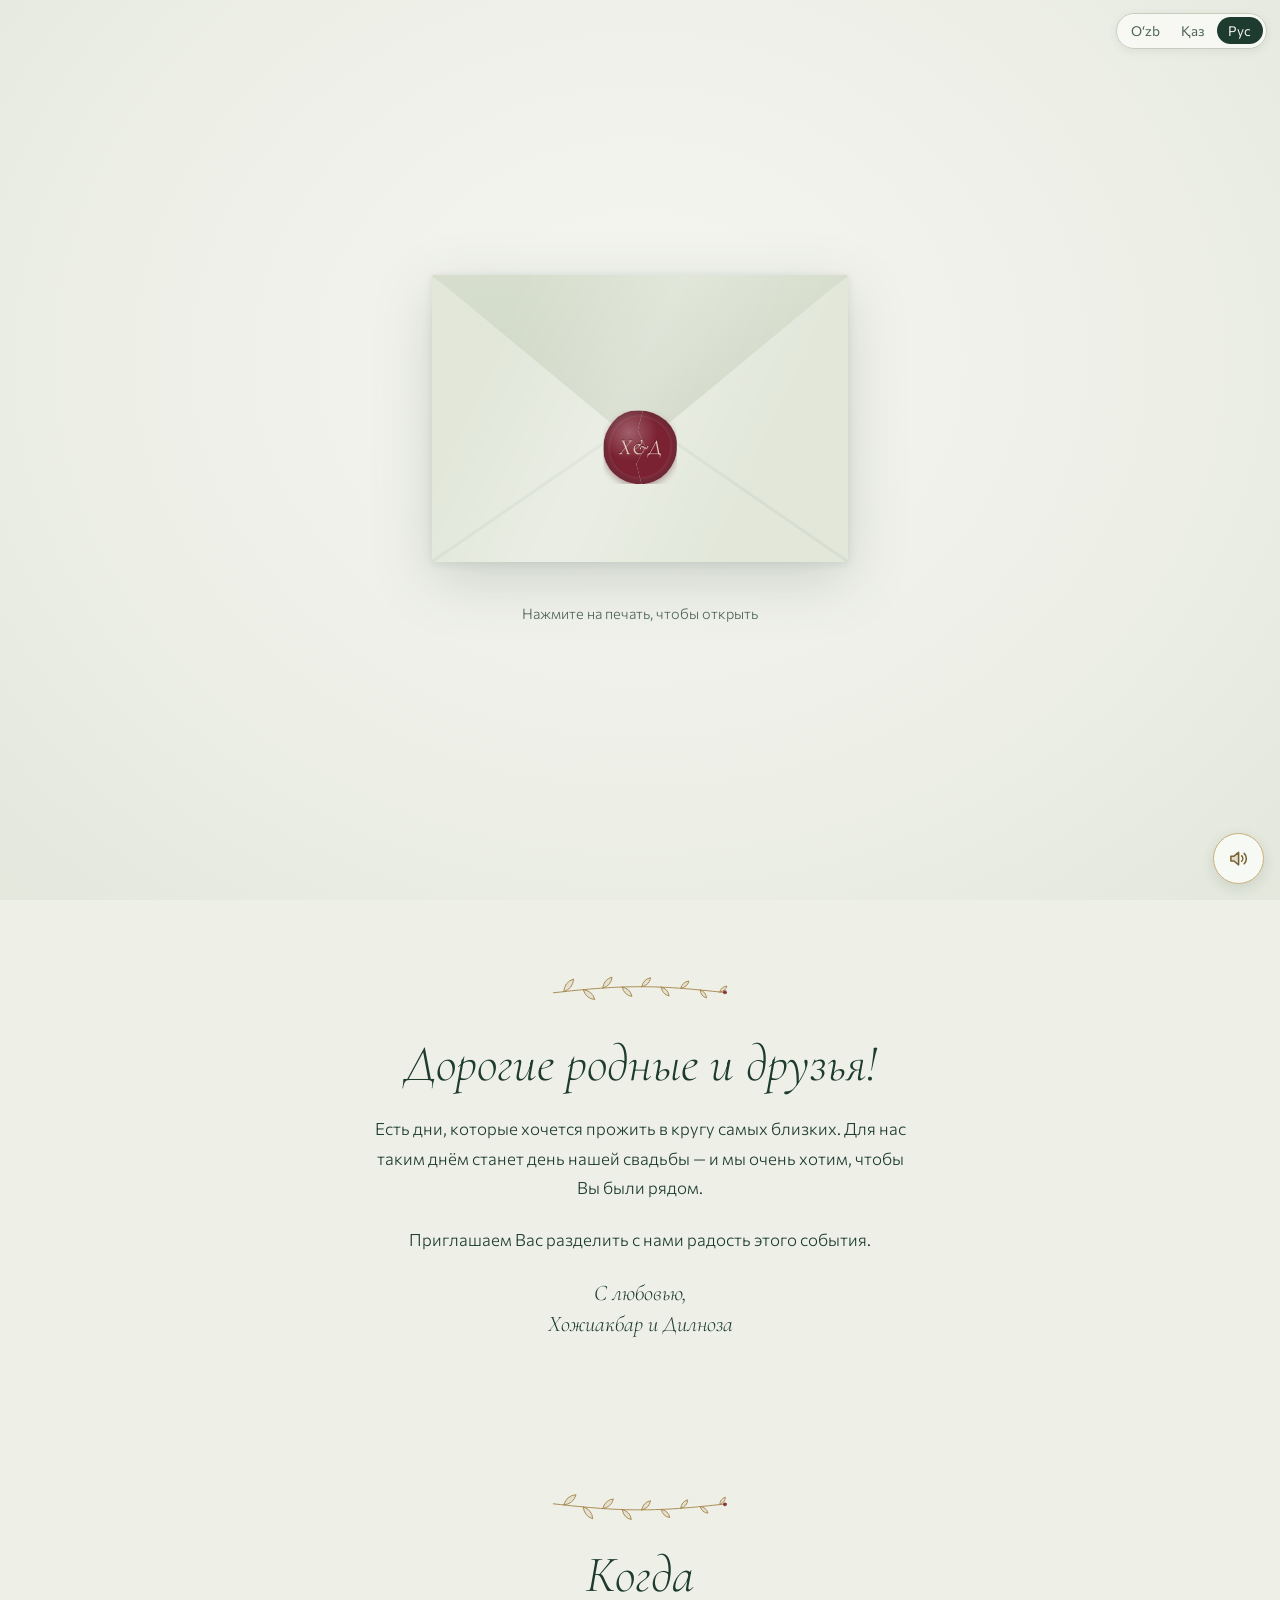
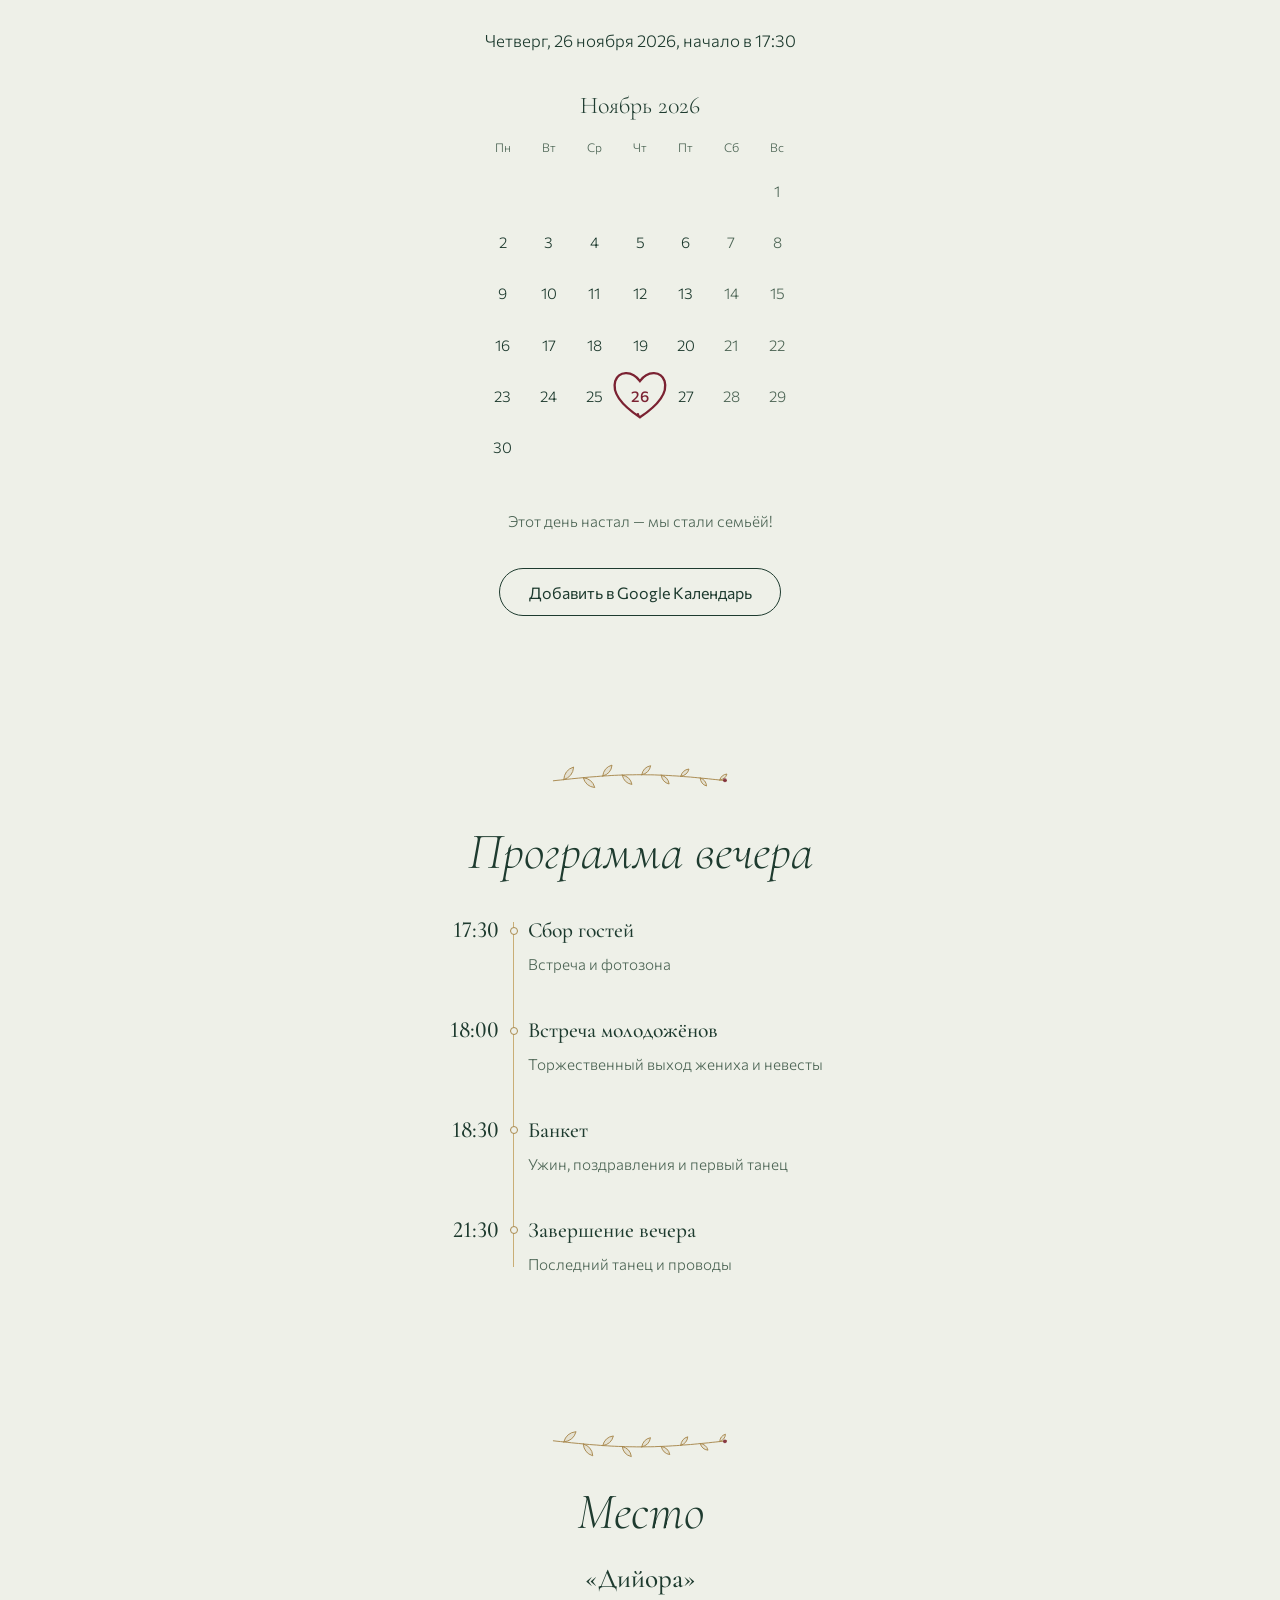
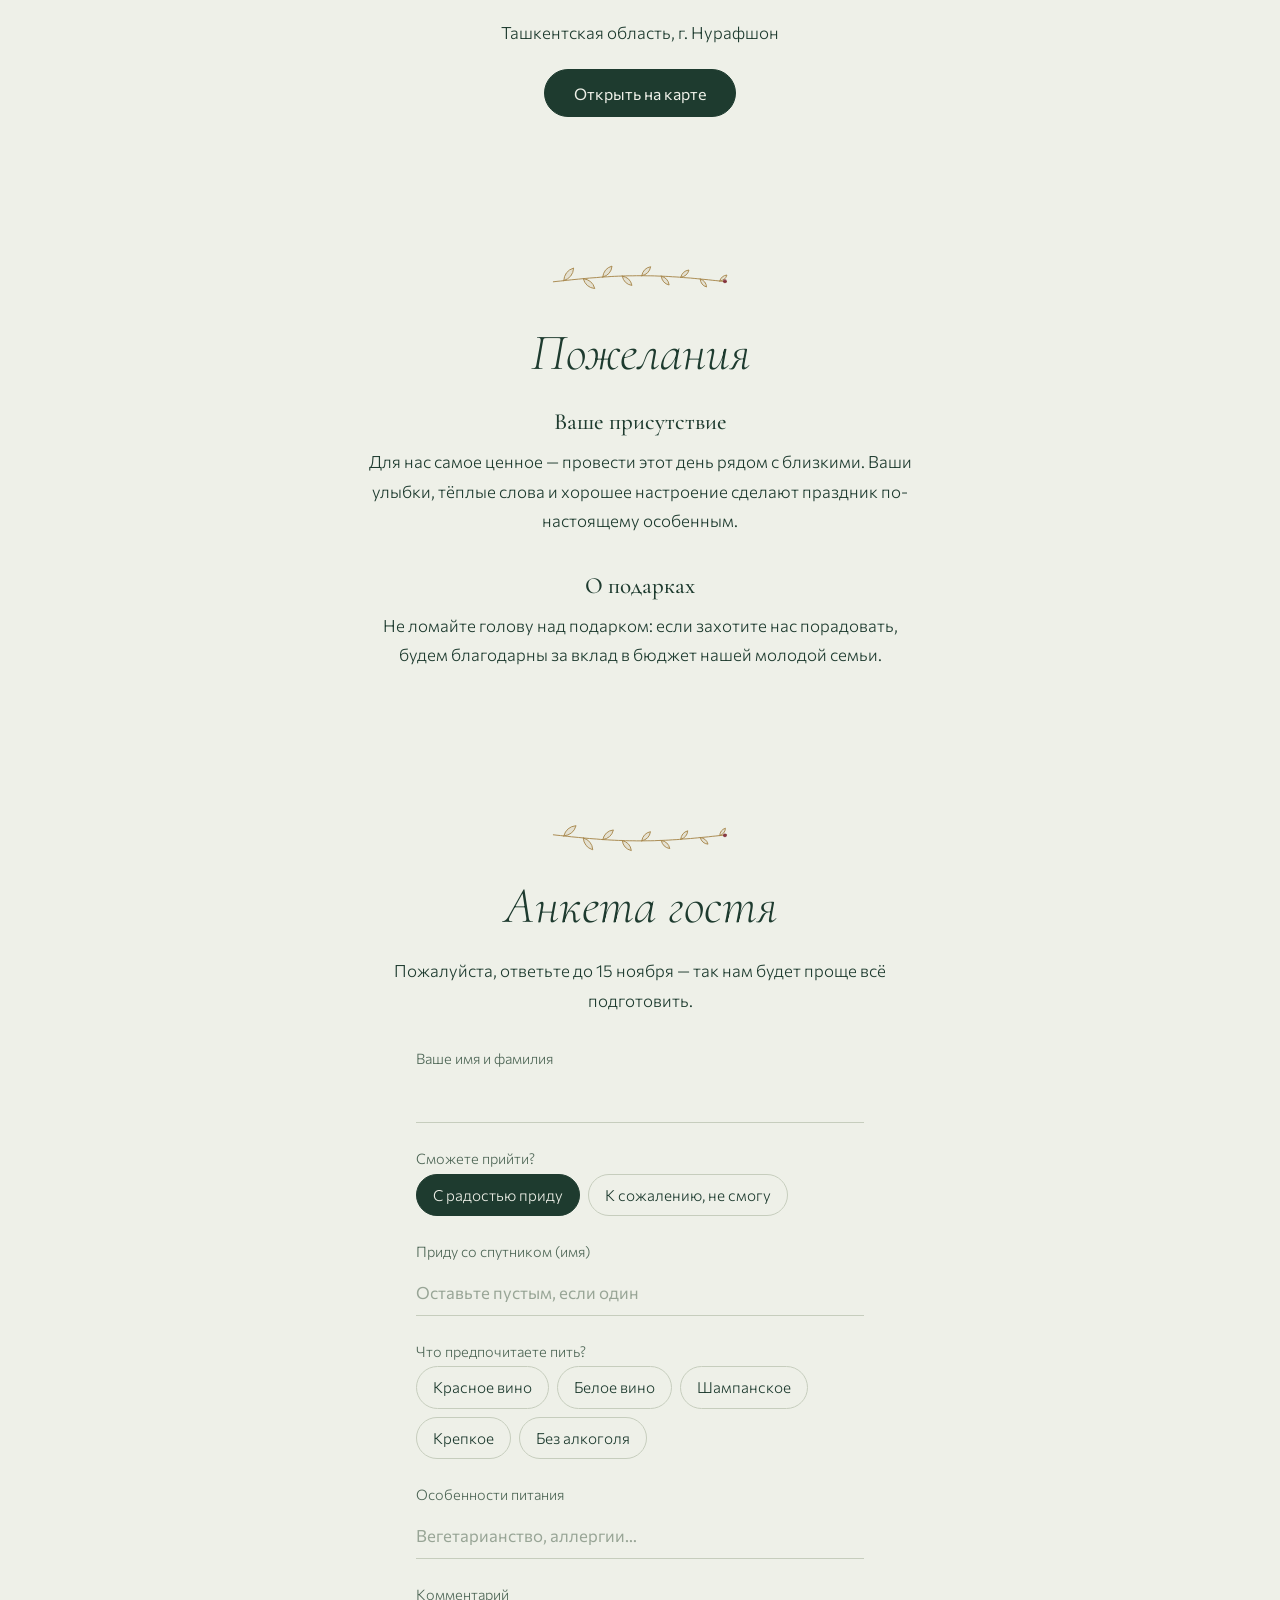
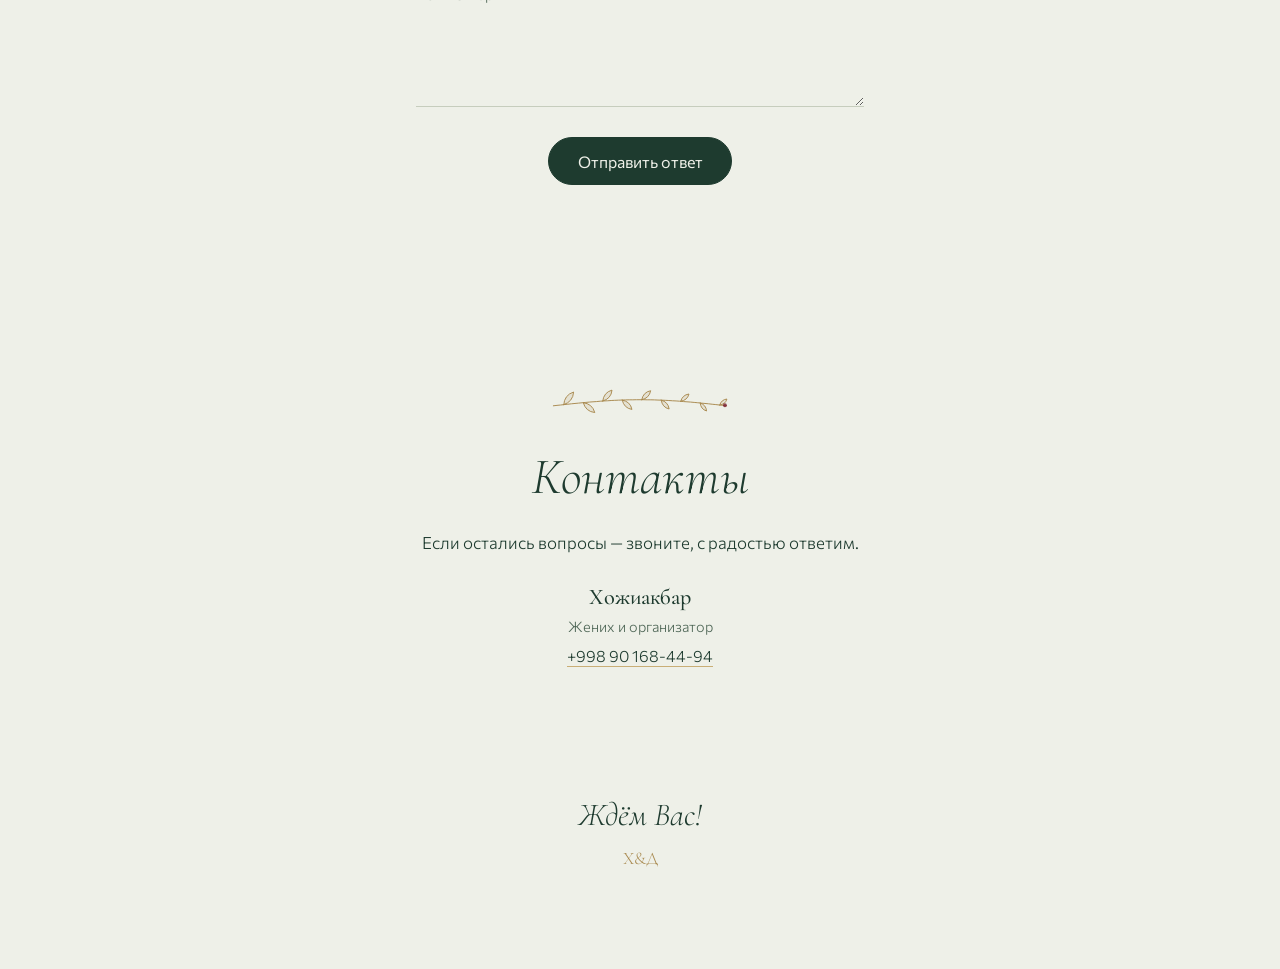
==== commit 27ab96b8: "Музыка с первого касания, новая программа и пожелания - музыка пробует играть сразу при загрузке, а " ====
--- a/index.html
+++ b/index.html
@@ -121,8 +121,8 @@
       <div class="sprig ink" aria-hidden="true"></div>
       <h2 class="section__title" data-i18n="wishesTitle"></h2>
       <div class="wish reveal">
-        <h3 class="wish__title" data-i18n="flowersTitle"></h3>
-        <p class="prose" data-i18n="flowersText"></p>
+        <h3 class="wish__title" data-i18n="presenceTitle"></h3>
+        <p class="prose" data-i18n="presenceText"></p>
       </div>
       <div class="wish reveal">
         <h3 class="wish__title" data-i18n="giftsTitle"></h3>
--- a/css/style.css
+++ b/css/style.css
@@ -288,7 +288,7 @@
   position: fixed;
   right: max(1rem, env(safe-area-inset-right));
   bottom: max(1rem, env(safe-area-inset-bottom));
-  z-index: 40;
+  z-index: 55;
   display: grid;
   place-items: center;
   width: 3.2rem;
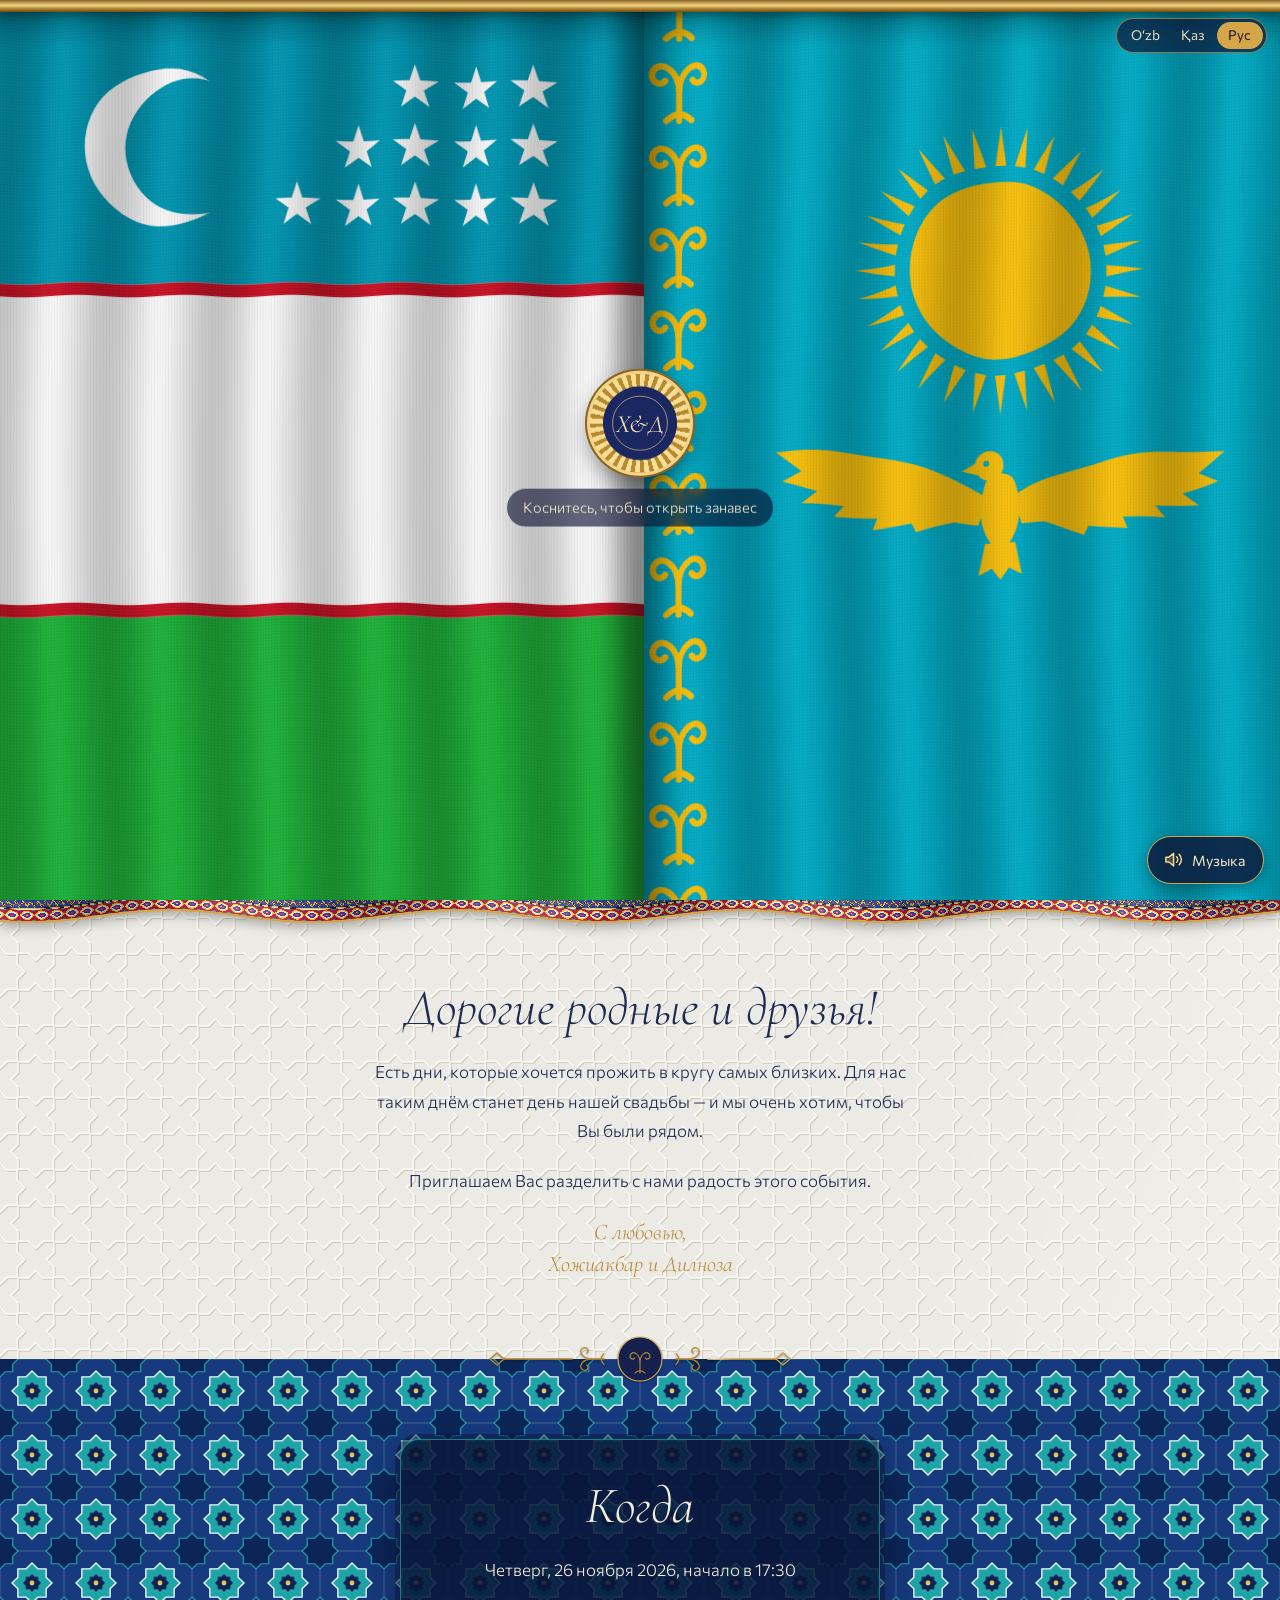
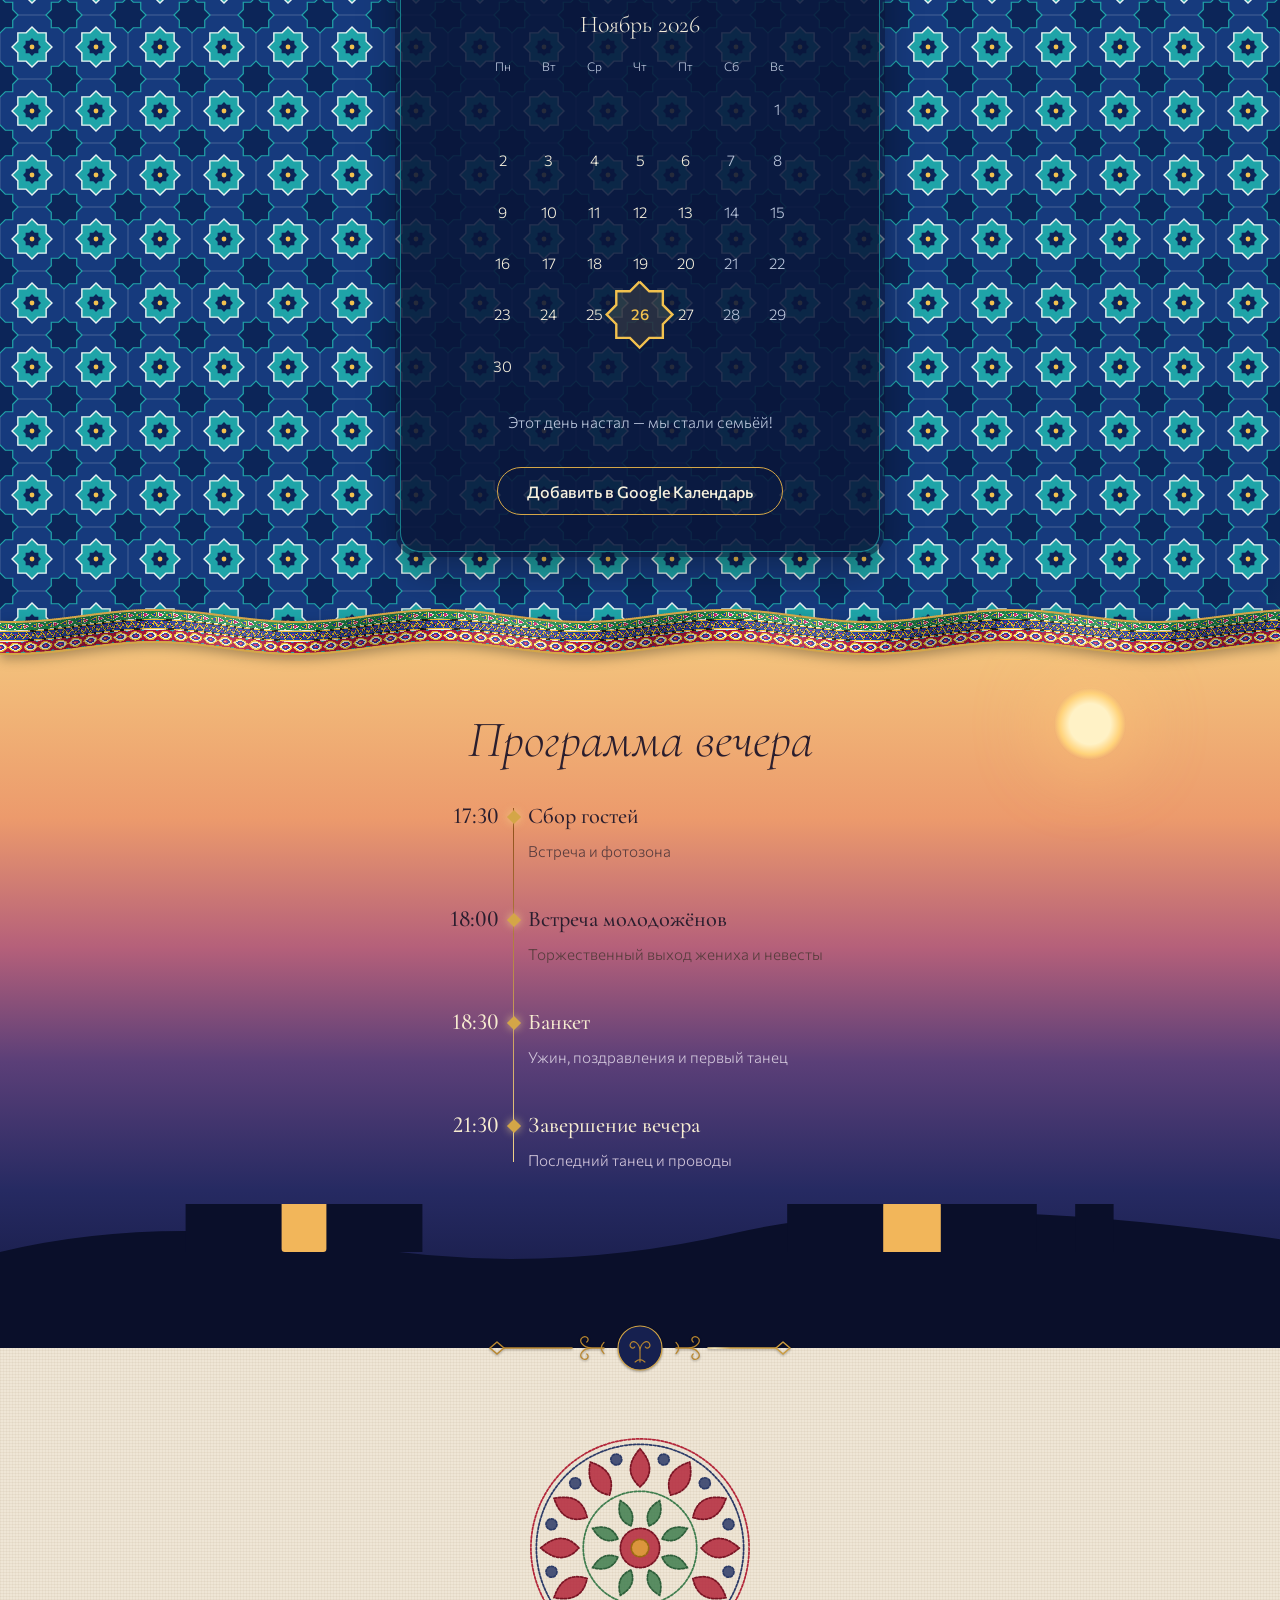
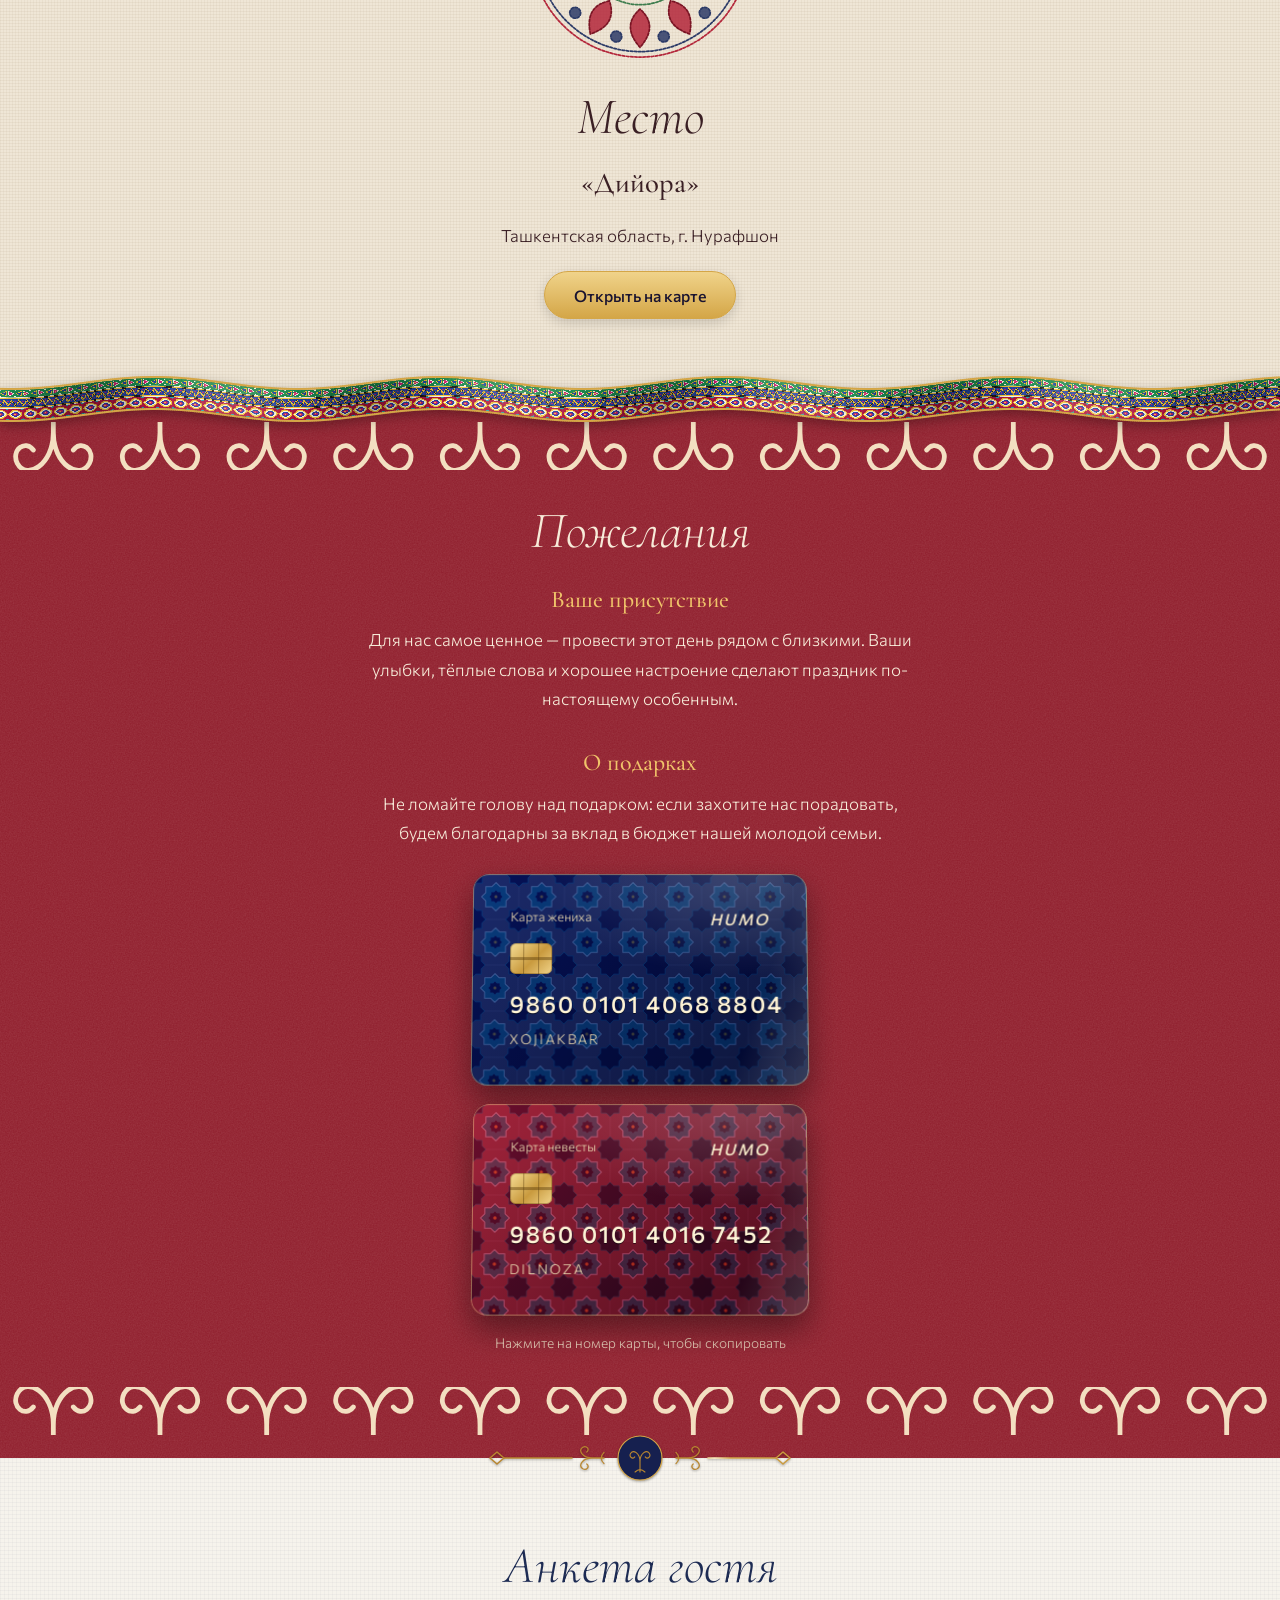
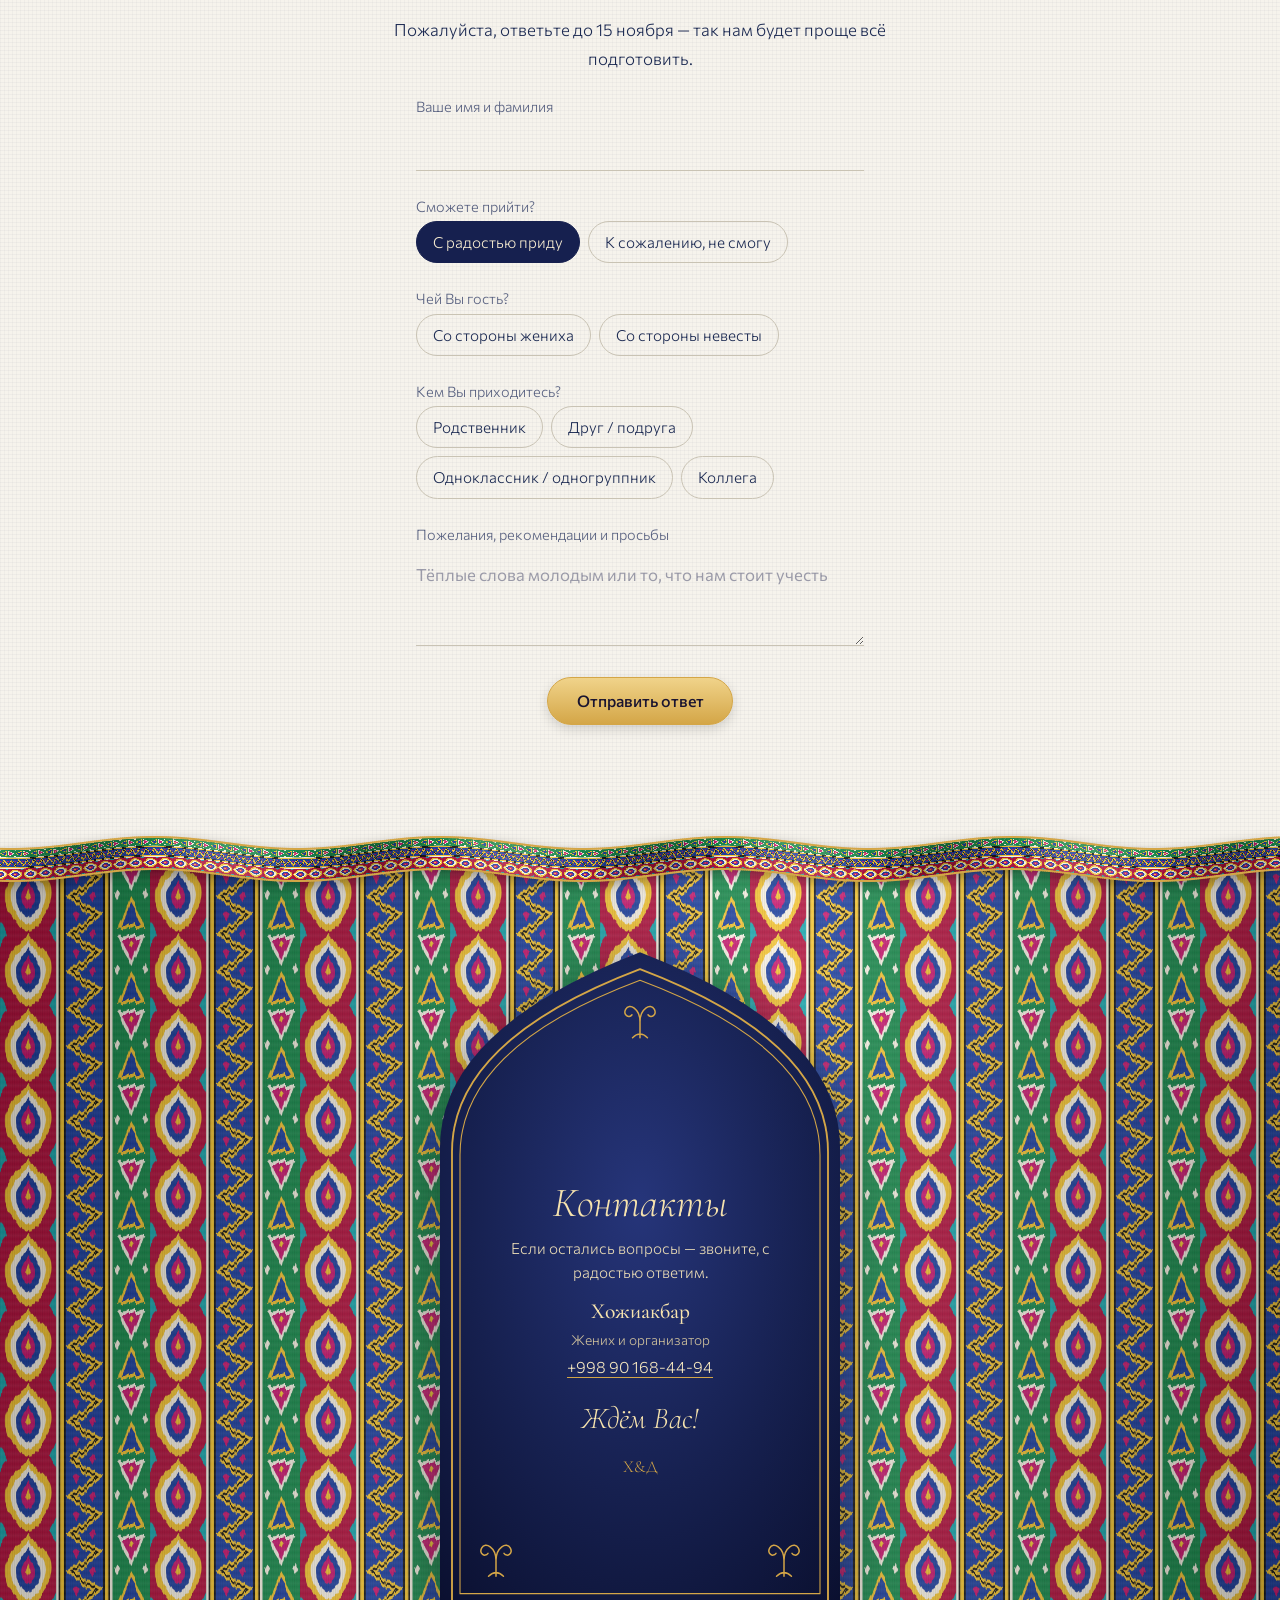
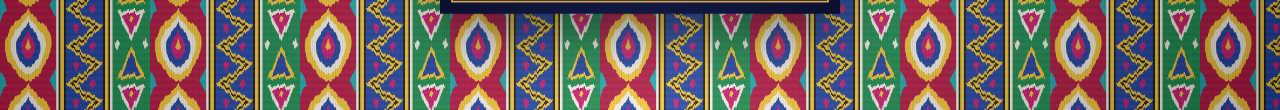
==== commit 72d69eb0: "Wedding Day: новое приглашение с занавесом из флагов - wedding-day/: занавес из флагов Узбекистана и" ====
--- a/index.html
+++ b/index.html
@@ -2,219 +2,21 @@
 <html lang="ru">
 <head>
   <meta charset="utf-8">
-  <meta name="viewport" content="width=device-width, initial-scale=1, viewport-fit=cover">
+  <meta name="viewport" content="width=device-width, initial-scale=1">
   <title>Хожиакбар и Дилноза — приглашение на свадьбу</title>
   <meta name="description" content="Хожиакбар и Дилноза приглашают Вас на свадьбу 26 ноября 2026">
-  <meta name="theme-color" content="#EEF0E8">
+  <meta name="theme-color" content="#0E1538">
   <meta property="og:title" content="Хожиакбар и Дилноза — приглашение на свадьбу">
   <meta property="og:description" content="26 ноября 2026, Нурафшон. Xojiakbar va Dilnoza — toʻyga taklifnoma">
-  <link rel="preconnect" href="https://fonts.googleapis.com">
-  <link rel="preconnect" href="https://fonts.gstatic.com" crossorigin>
-  <link href="https://fonts.googleapis.com/css2?family=Cormorant+Garamond:ital,wght@0,300;0,400;0,500;0,600;1,300;1,400;1,500&family=Commissioner:wght@300;400;500&display=swap" rel="stylesheet">
-  <link rel="stylesheet" href="css/style.css">
+  <!-- Приглашение лежит в wedding-day/. Параметры ссылки (?lang=uz, ?g=Имя) сохраняются. -->
+  <script>location.replace("wedding-day/" + location.search + location.hash);</script>
+  <meta http-equiv="refresh" content="0; url=wedding-day/">
+  <style>
+    body { margin: 0; min-height: 100vh; display: grid; place-items: center; background: #0E1538; color: #F6E3AE; font: 1rem/1.5 system-ui, sans-serif; }
+    a { color: inherit; }
+  </style>
 </head>
-<body class="is-locked">
-
-  <!-- Переключатель языка -->
-  <nav class="lang" id="lang" data-i18n-aria="langSwitch"></nav>
-
-  <!-- Конверт -->
-  <div class="intro" id="intro">
-    <div class="envelope" id="envelope">
-      <div class="env-back"></div>
-      <div class="env-letter">
-        <p class="env-letter__small" data-i18n="envSmall"></p>
-        <p class="env-letter__names"><span data-bind="groom"></span><br><span class="amp">&amp;</span><br><span data-bind="bride"></span></p>
-      </div>
-      <div class="env-front"></div>
-      <div class="env-flap"></div>
-      <div class="env-sheen"></div>
-      <button class="seal" id="seal" type="button" data-i18n-aria="sealOpen">
-        <span class="seal__half seal__half--l"><span class="seal__wax"></span><span class="seal__mono" data-bind="initials"></span></span>
-        <span class="seal__half seal__half--r"><span class="seal__wax"></span><span class="seal__mono" data-bind="initials"></span></span>
-      </button>
-    </div>
-    <p class="intro__hint" data-i18n="hint"></p>
-  </div>
-
-  <canvas class="petals" id="petals" aria-hidden="true"></canvas>
-  <canvas class="sparks" id="sparks" aria-hidden="true"></canvas>
-
-  <!-- Звук: динамик со звуковыми волнами или перечёркнутый -->
-  <button class="music" id="music" type="button" aria-pressed="false" hidden>
-    <svg class="music__icon" viewBox="0 0 24 24" aria-hidden="true">
-      <path class="music__speaker" d="M4 9.5h3.2L12 5.5v13l-4.8-4H4z"/>
-      <path class="music__wave music__wave--1" d="M15.2 9.2a4 4 0 0 1 0 5.6"/>
-      <path class="music__wave music__wave--2" d="M17.8 6.6a7.6 7.6 0 0 1 0 10.8"/>
-      <path class="music__mute" d="M15.5 9.5l5 5m0-5l-5 5"/>
-    </svg>
-  </button>
-
-  <main>
-    <!-- Имена -->
-    <header class="hero" id="hero">
-      <div class="hero__wreath ink" id="wreath" aria-hidden="true"></div>
-      <div class="hero__text">
-        <p class="hero__lead" data-i18n="heroLead"></p>
-        <h1 class="hero__names">
-          <span class="name name--1" data-bind="groom"></span>
-          <span class="amp">&amp;</span>
-          <span class="name name--2" data-bind="bride"></span>
-        </h1>
-        <p class="hero__date" data-bind="dateLong"></p>
-        <p class="hero__city" data-bind="city"></p>
-      </div>
-      <a class="hero__scroll" href="#invite" data-i18n-aria="scrollMore"><span></span></a>
-    </header>
-
-    <!-- Обращение -->
-    <section class="section" id="invite">
-      <div class="sprig ink" aria-hidden="true"></div>
-      <h2 class="section__title" id="greeting"></h2>
-      <p class="prose reveal" data-i18n="invite1"></p>
-      <p class="prose reveal" data-i18n="invite2"></p>
-      <p class="signature reveal" data-i18n="signature"></p>
-    </section>
-
-    <!-- Когда -->
-    <section class="section" id="when">
-      <div class="sprig ink" aria-hidden="true"></div>
-      <h2 class="section__title" data-i18n="whenTitle"></h2>
-      <p class="prose reveal" data-i18n="whenLine"></p>
-
-      <div class="calendar reveal" id="calendar">
-        <p class="calendar__month" data-bind="monthYear"></p>
-        <div class="calendar__grid" id="calendarGrid"></div>
-      </div>
-
-      <div class="countdown reveal" id="countdown">
-        <p class="countdown__label" id="countdownLabel" data-i18n="countdownLabel"></p>
-        <div class="countdown__row">
-          <div class="countdown__cell"><span class="countdown__num" data-unit="d"></span><span class="countdown__unit" data-unit-label="d"></span></div>
-          <div class="countdown__cell"><span class="countdown__num" data-unit="h"></span><span class="countdown__unit" data-unit-label="h"></span></div>
-          <div class="countdown__cell"><span class="countdown__num" data-unit="m"></span><span class="countdown__unit" data-unit-label="m"></span></div>
-          <div class="countdown__cell"><span class="countdown__num" data-unit="s"></span><span class="countdown__unit" data-unit-label="s"></span></div>
-        </div>
-      </div>
-
-      <a class="btn btn--ghost reveal" id="addToCalendar" href="#" target="_blank" rel="noopener" data-i18n="addToCalendar"></a>
-    </section>
-
-    <!-- Программа -->
-    <section class="section" id="schedule">
-      <div class="sprig ink" aria-hidden="true"></div>
-      <h2 class="section__title" data-i18n="scheduleTitle"></h2>
-      <ol class="timeline" id="timeline"></ol>
-    </section>
-
-    <!-- Место -->
-    <section class="section" id="place">
-      <div class="sprig ink" aria-hidden="true"></div>
-      <h2 class="section__title" data-i18n="placeTitle"></h2>
-      <p class="venue__name reveal" data-bind="venue.name"></p>
-      <p class="prose reveal" data-bind="venue.address"></p>
-      <a class="btn reveal" id="mapLink" href="#" target="_blank" rel="noopener" data-i18n="openMap"></a>
-    </section>
-
-    <!-- Пожелания -->
-    <section class="section" id="wishes">
-      <div class="sprig ink" aria-hidden="true"></div>
-      <h2 class="section__title" data-i18n="wishesTitle"></h2>
-      <div class="wish reveal">
-        <h3 class="wish__title" data-i18n="presenceTitle"></h3>
-        <p class="prose" data-i18n="presenceText"></p>
-      </div>
-      <div class="wish reveal">
-        <h3 class="wish__title" data-i18n="giftsTitle"></h3>
-        <p class="prose" data-i18n="giftsText"></p>
-      </div>
-    </section>
-
-    <!-- Анкета -->
-    <section class="section" id="rsvp">
-      <div class="sprig ink" aria-hidden="true"></div>
-      <h2 class="section__title" data-i18n="rsvpTitle"></h2>
-      <p class="prose reveal" data-i18n="rsvpIntro"></p>
-
-      <div class="rsvp-stage reveal" id="rsvpStage">
-        <!-- value у вариантов всегда на русском: так ответы в таблице читаются одинаково на любом языке -->
-        <form class="form" id="rsvpForm" novalidate>
-          <label class="field">
-            <span class="field__label" data-i18n="fieldName"></span>
-            <input class="field__input" type="text" name="name" autocomplete="name" required>
-            <span class="field__error" id="nameError" data-i18n="nameError" hidden></span>
-          </label>
-
-          <fieldset class="field">
-            <legend class="field__label" data-i18n="fieldAttend"></legend>
-            <div class="choice-row">
-              <label class="choice"><input type="radio" name="attend" value="Приду" checked><span data-i18n="attendYes"></span></label>
-              <label class="choice"><input type="radio" name="attend" value="Не смогу"><span data-i18n="attendNo"></span></label>
-            </div>
-          </fieldset>
-
-          <div class="form__extra" id="formExtra">
-            <label class="field">
-              <span class="field__label" data-i18n="fieldGuest"></span>
-              <input class="field__input" type="text" name="guest" data-i18n-placeholder="guestPlaceholder">
-            </label>
-
-            <fieldset class="field">
-              <legend class="field__label" data-i18n="fieldDrinks"></legend>
-              <div class="choice-grid">
-                <label class="choice"><input type="checkbox" name="drinks" value="Красное вино"><span data-i18n="drinkRed"></span></label>
-                <label class="choice"><input type="checkbox" name="drinks" value="Белое вино"><span data-i18n="drinkWhite"></span></label>
-                <label class="choice"><input type="checkbox" name="drinks" value="Шампанское"><span data-i18n="drinkChampagne"></span></label>
-                <label class="choice"><input type="checkbox" name="drinks" value="Крепкое"><span data-i18n="drinkStrong"></span></label>
-                <label class="choice"><input type="checkbox" name="drinks" value="Без алкоголя"><span data-i18n="drinkNone"></span></label>
-              </div>
-            </fieldset>
-
-            <label class="field">
-              <span class="field__label" data-i18n="fieldFood"></span>
-              <input class="field__input" type="text" name="food" data-i18n-placeholder="foodPlaceholder">
-            </label>
-          </div>
-
-          <label class="field">
-            <span class="field__label" data-i18n="fieldComment"></span>
-            <textarea class="field__input" name="comment" rows="3"></textarea>
-          </label>
-
-          <button class="btn" type="submit" id="rsvpSubmit" data-i18n="submit"></button>
-          <p class="form__status" id="rsvpStatus" role="status"></p>
-        </form>
-
-        <div class="mail" id="mail" aria-hidden="true" hidden>
-          <div class="mail__back"></div>
-          <div class="mail__front"></div>
-          <div class="mail__flap"></div>
-          <span class="mail__seal"></span>
-        </div>
-
-        <div class="thanks" id="thanks" role="status" hidden>
-          <p class="thanks__text" id="thanksText"></p>
-          <p class="thanks__note" id="thanksNote"></p>
-        </div>
-      </div>
-    </section>
-
-    <!-- Контакты -->
-    <section class="section" id="contacts">
-      <div class="sprig ink" aria-hidden="true"></div>
-      <h2 class="section__title" data-i18n="contactsTitle"></h2>
-      <p class="prose reveal" data-i18n="contactsText"></p>
-      <ul class="contacts reveal" id="contactList"></ul>
-    </section>
-
-    <footer class="footer">
-      <p class="footer__text" data-i18n="footer"></p>
-      <p class="footer__mono" data-bind="initials"></p>
-    </footer>
-  </main>
-
-  <script src="js/config.js"></script>
-  <script src="js/i18n.js"></script>
-  <script src="js/main.js"></script>
+<body>
+  <a href="wedding-day/">Открыть приглашение</a>
 </body>
 </html>
